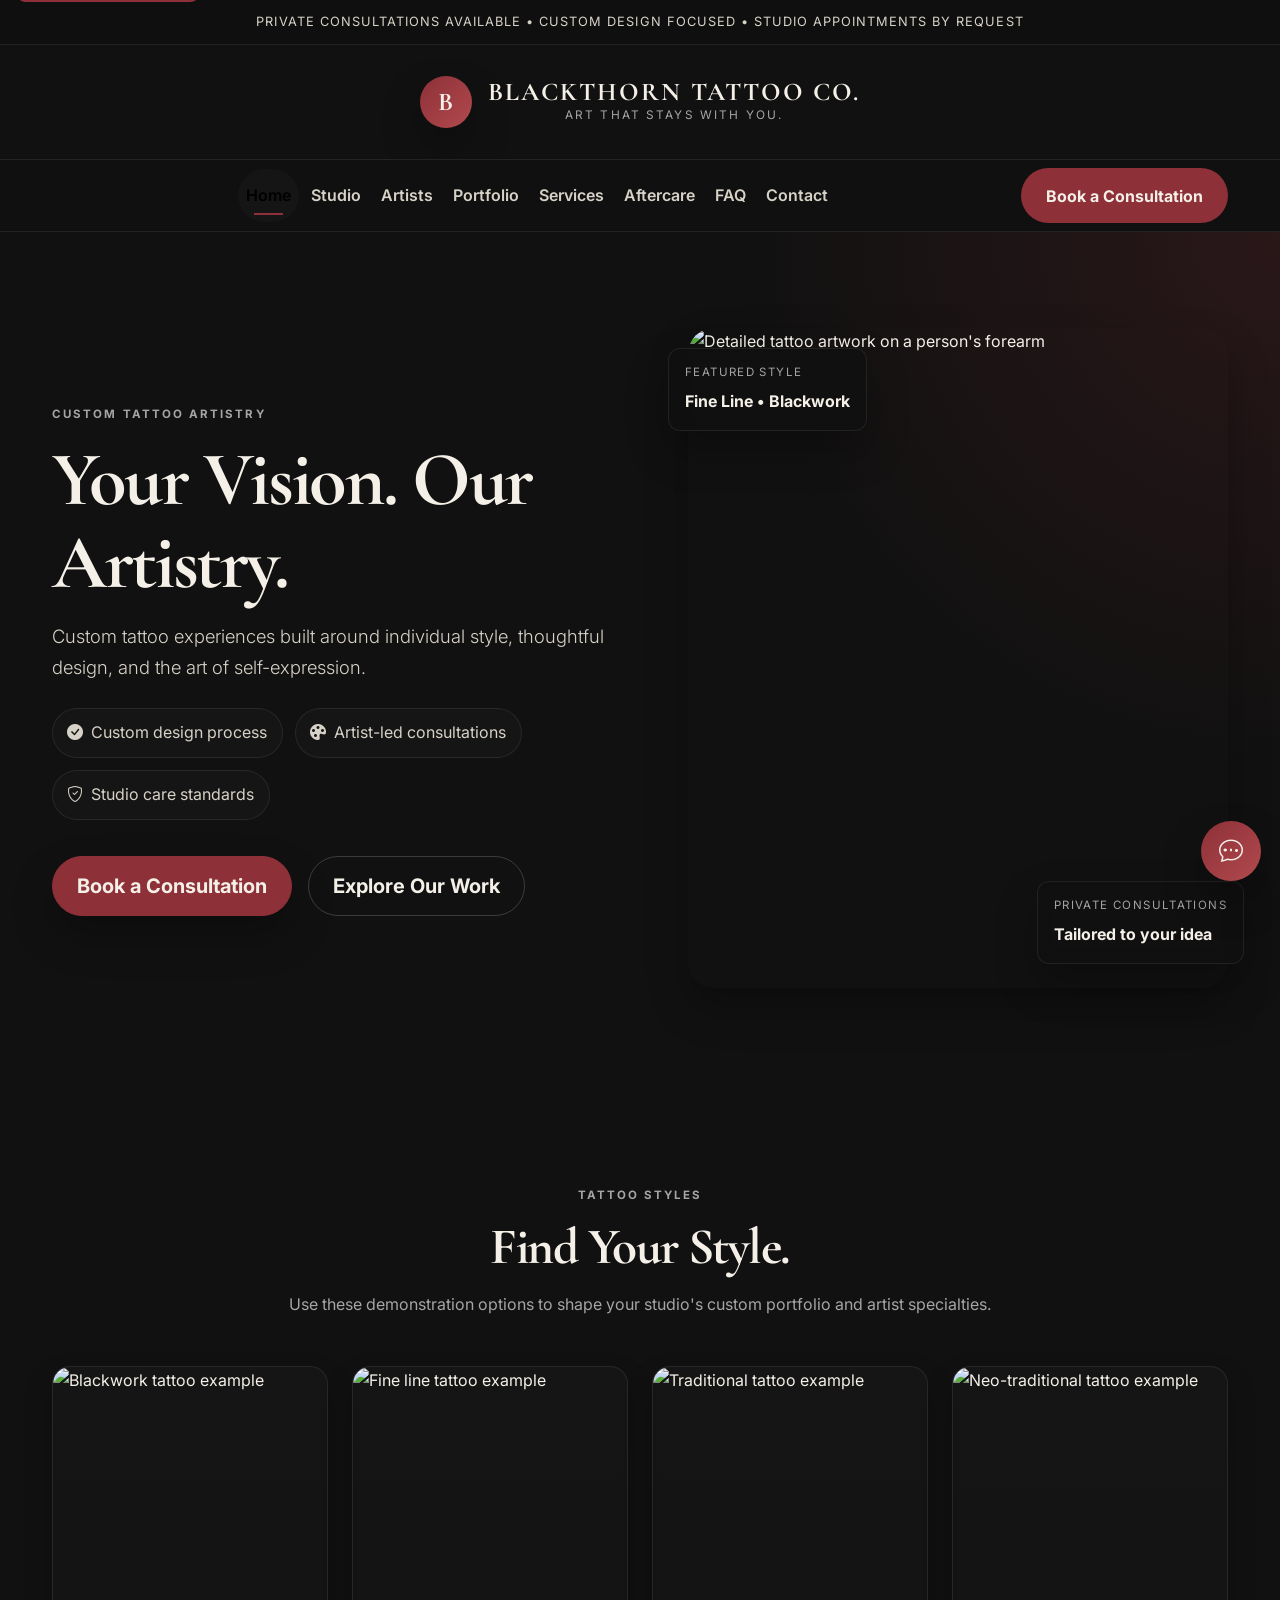
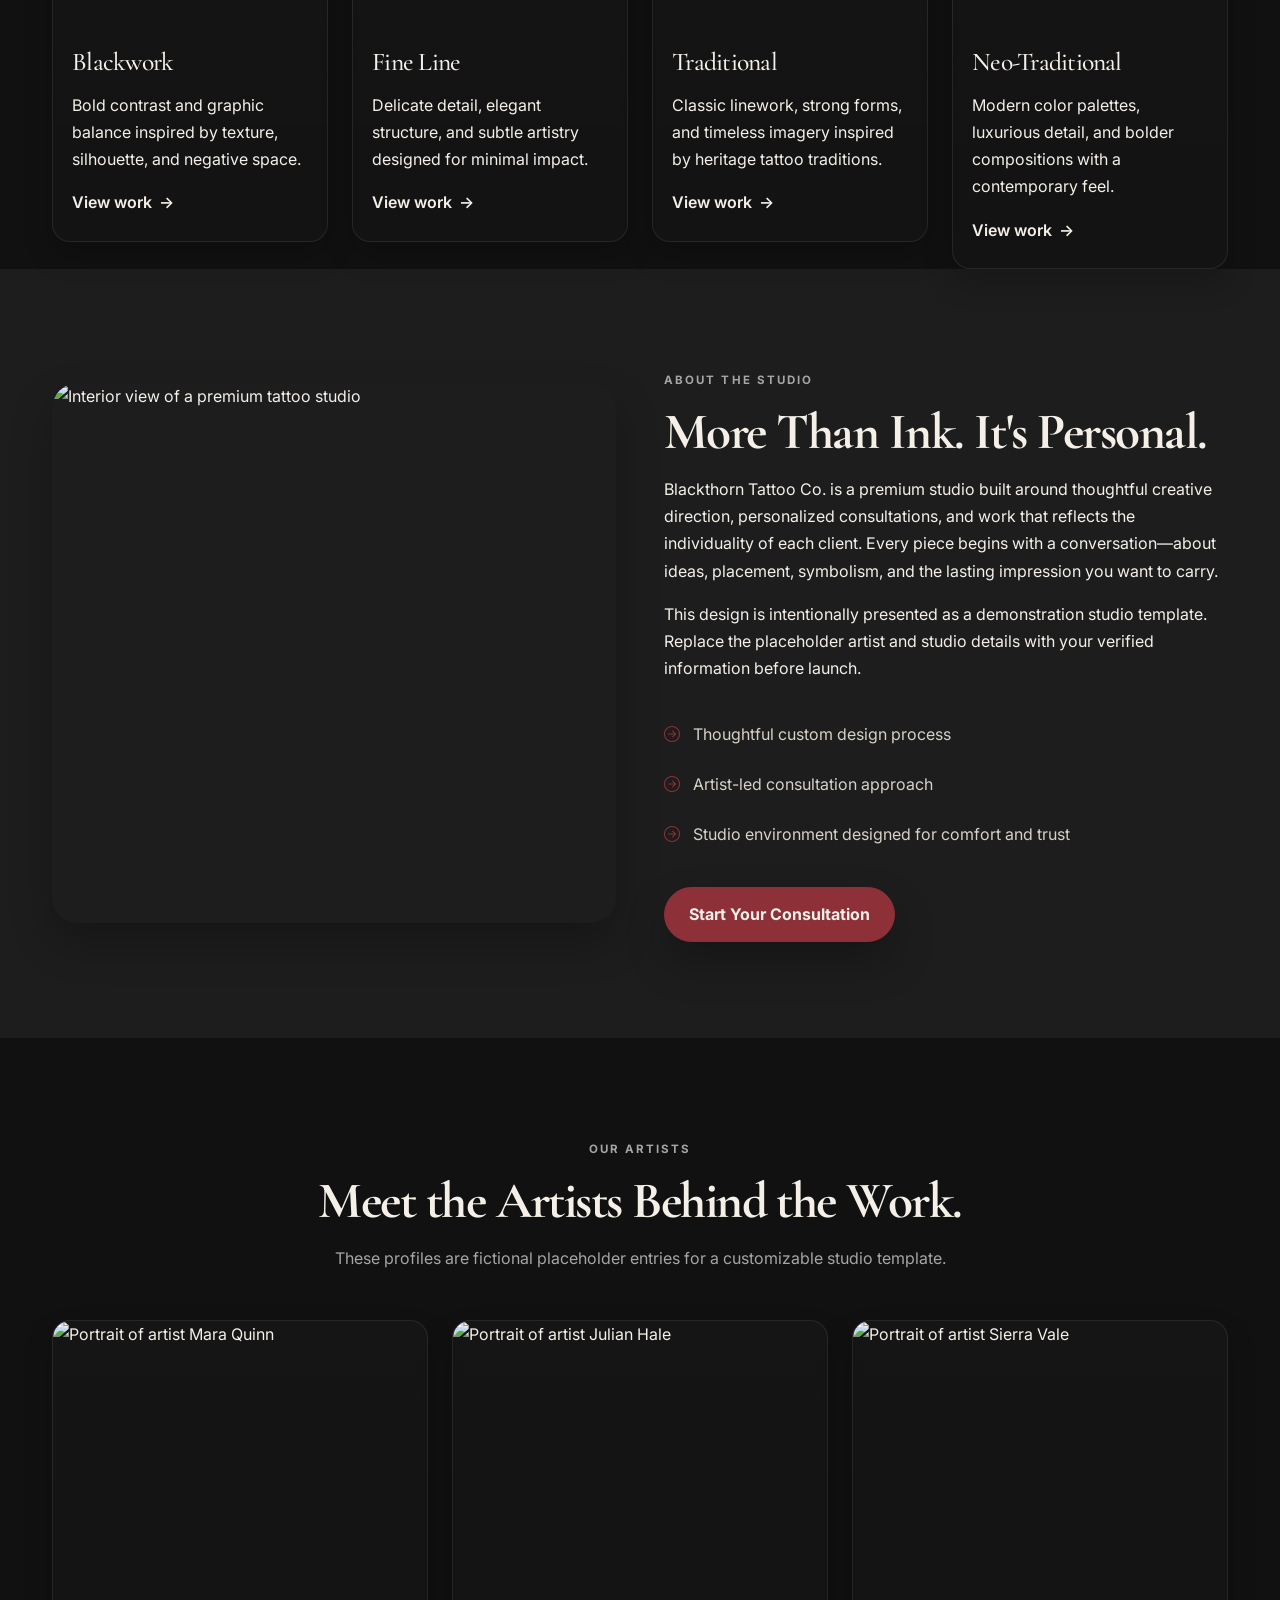
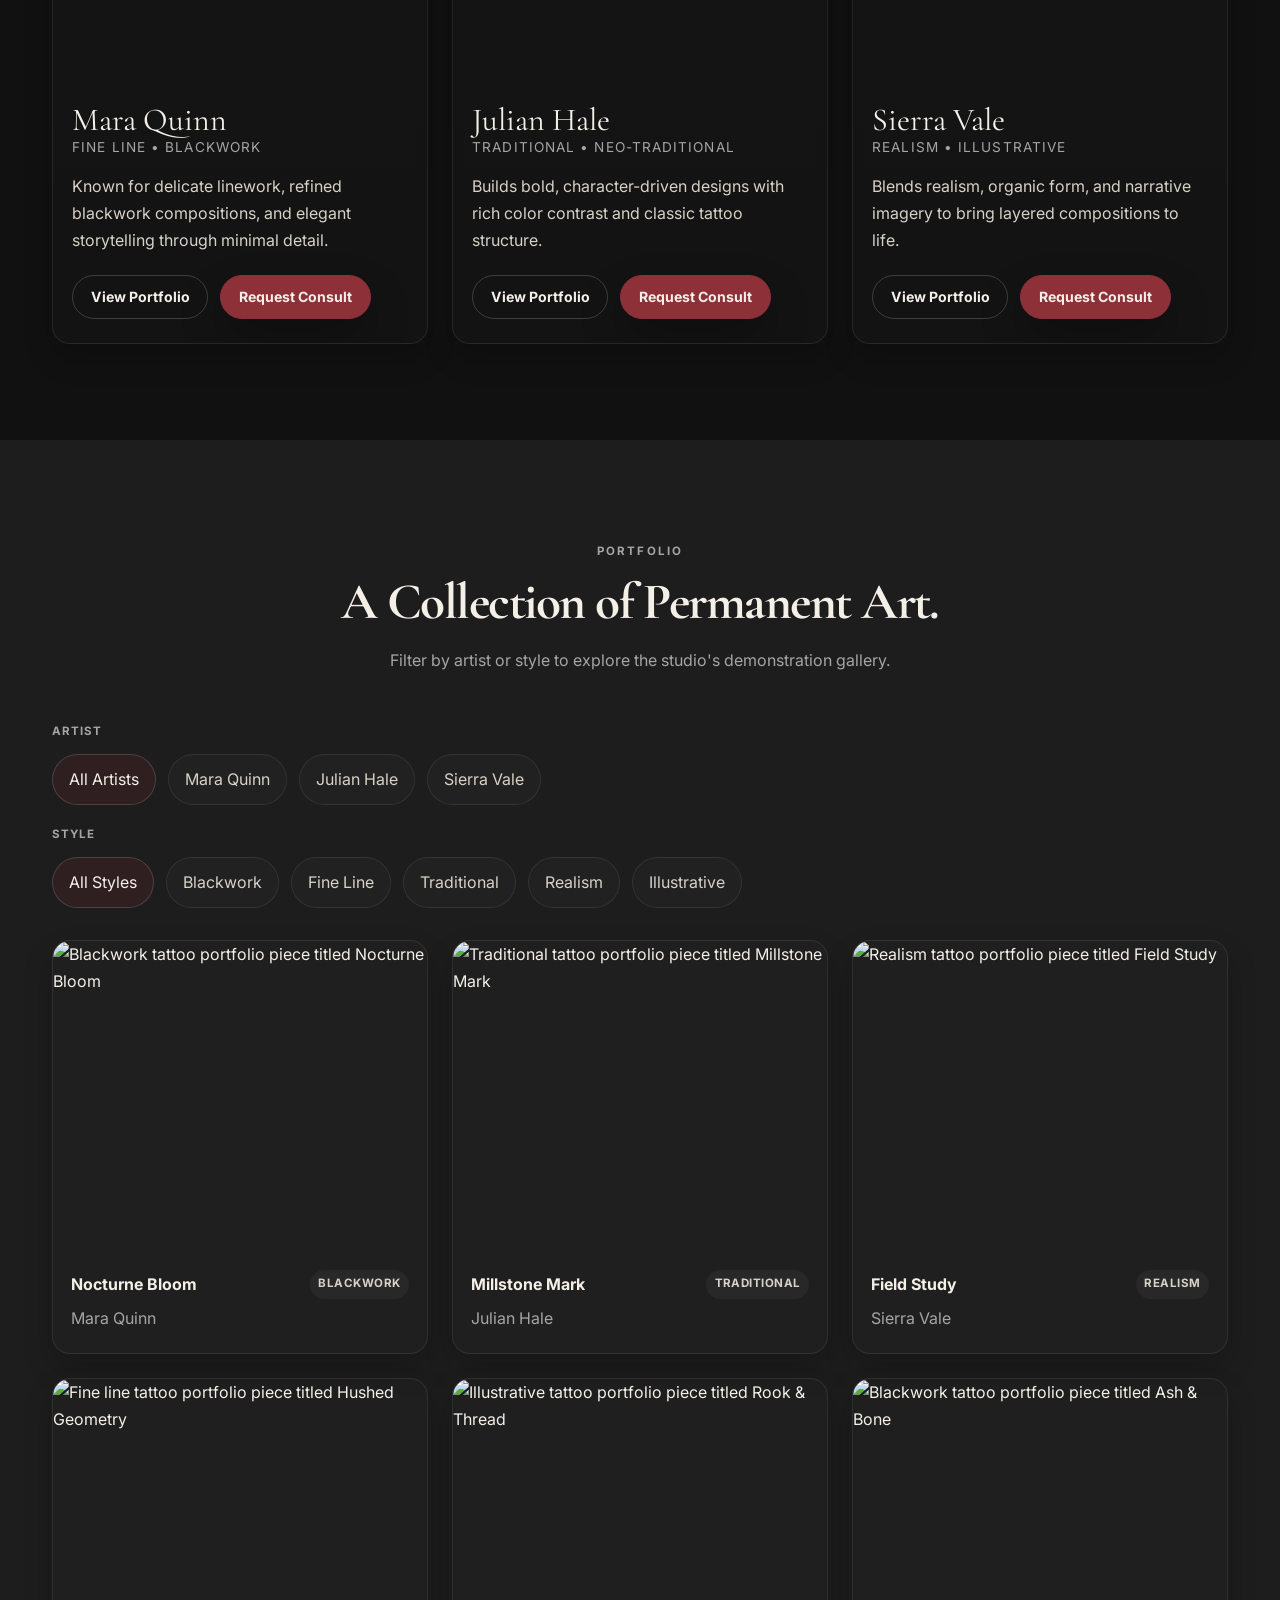
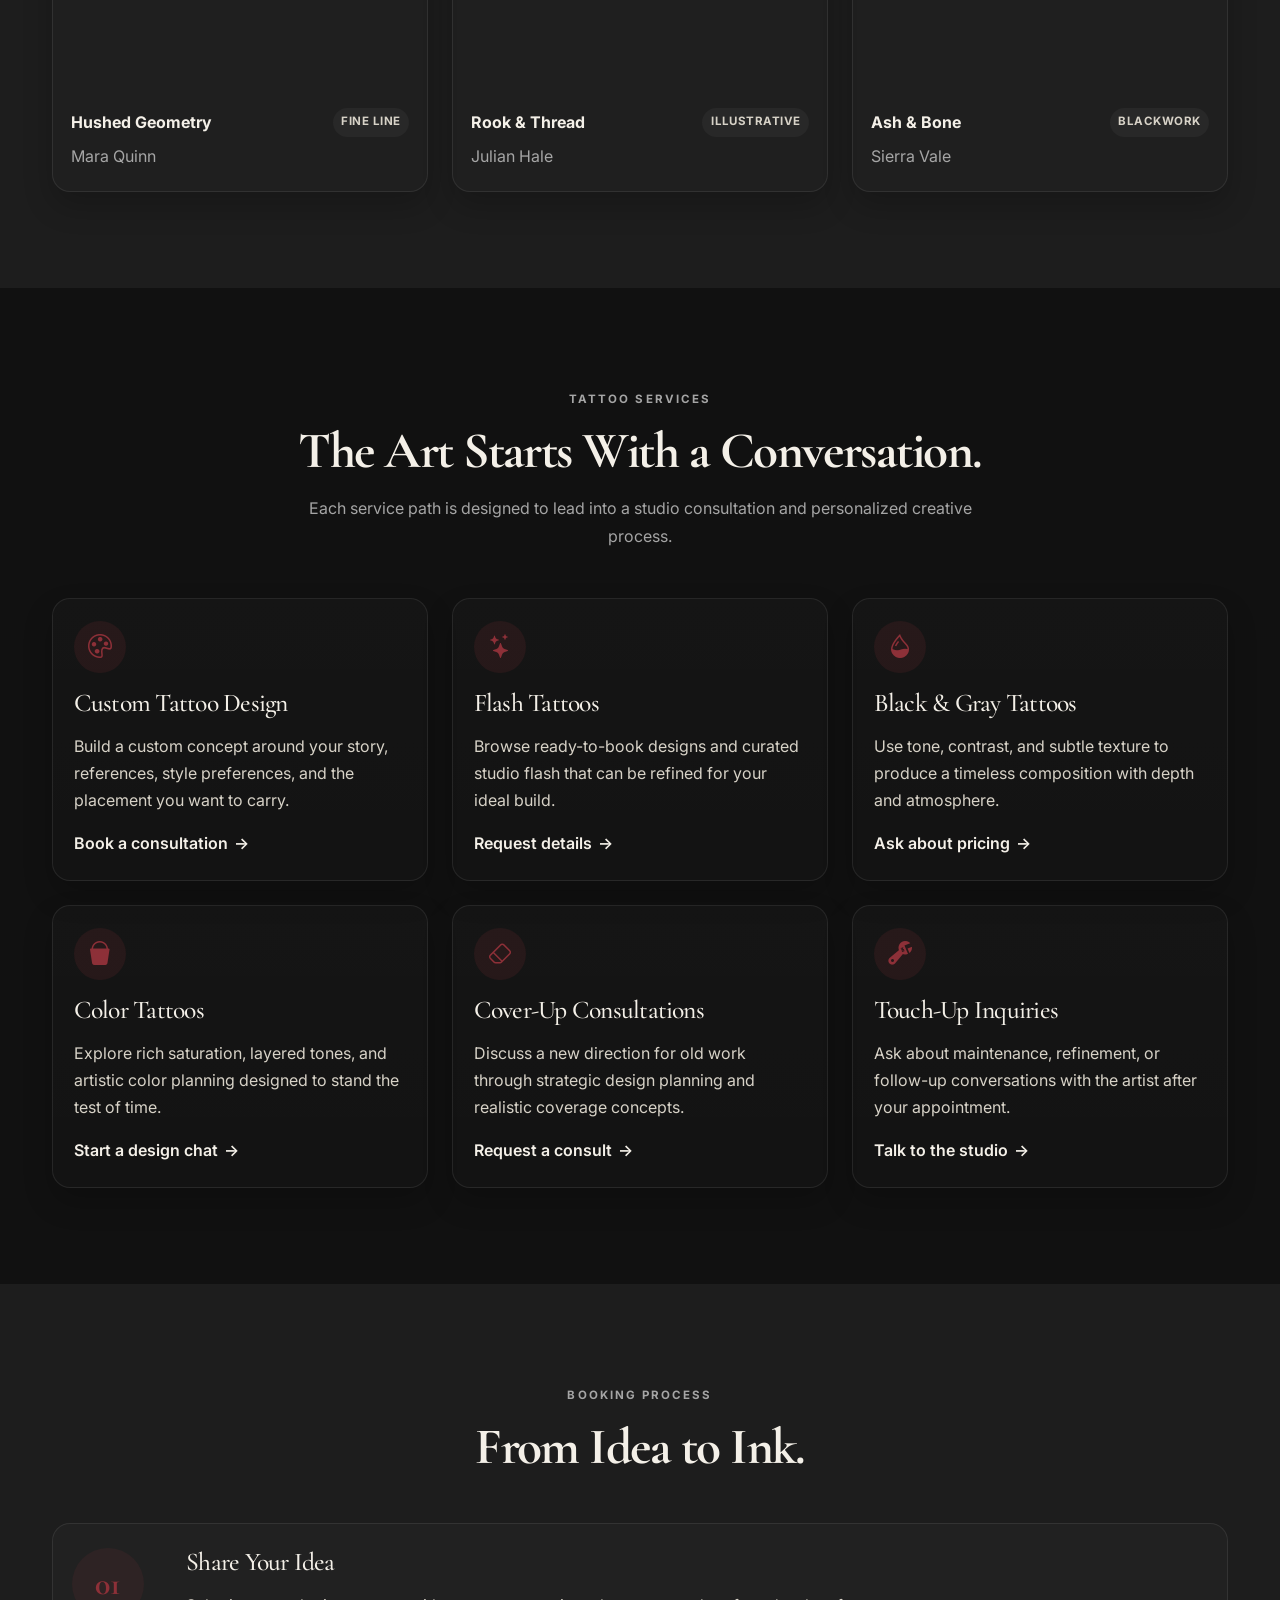
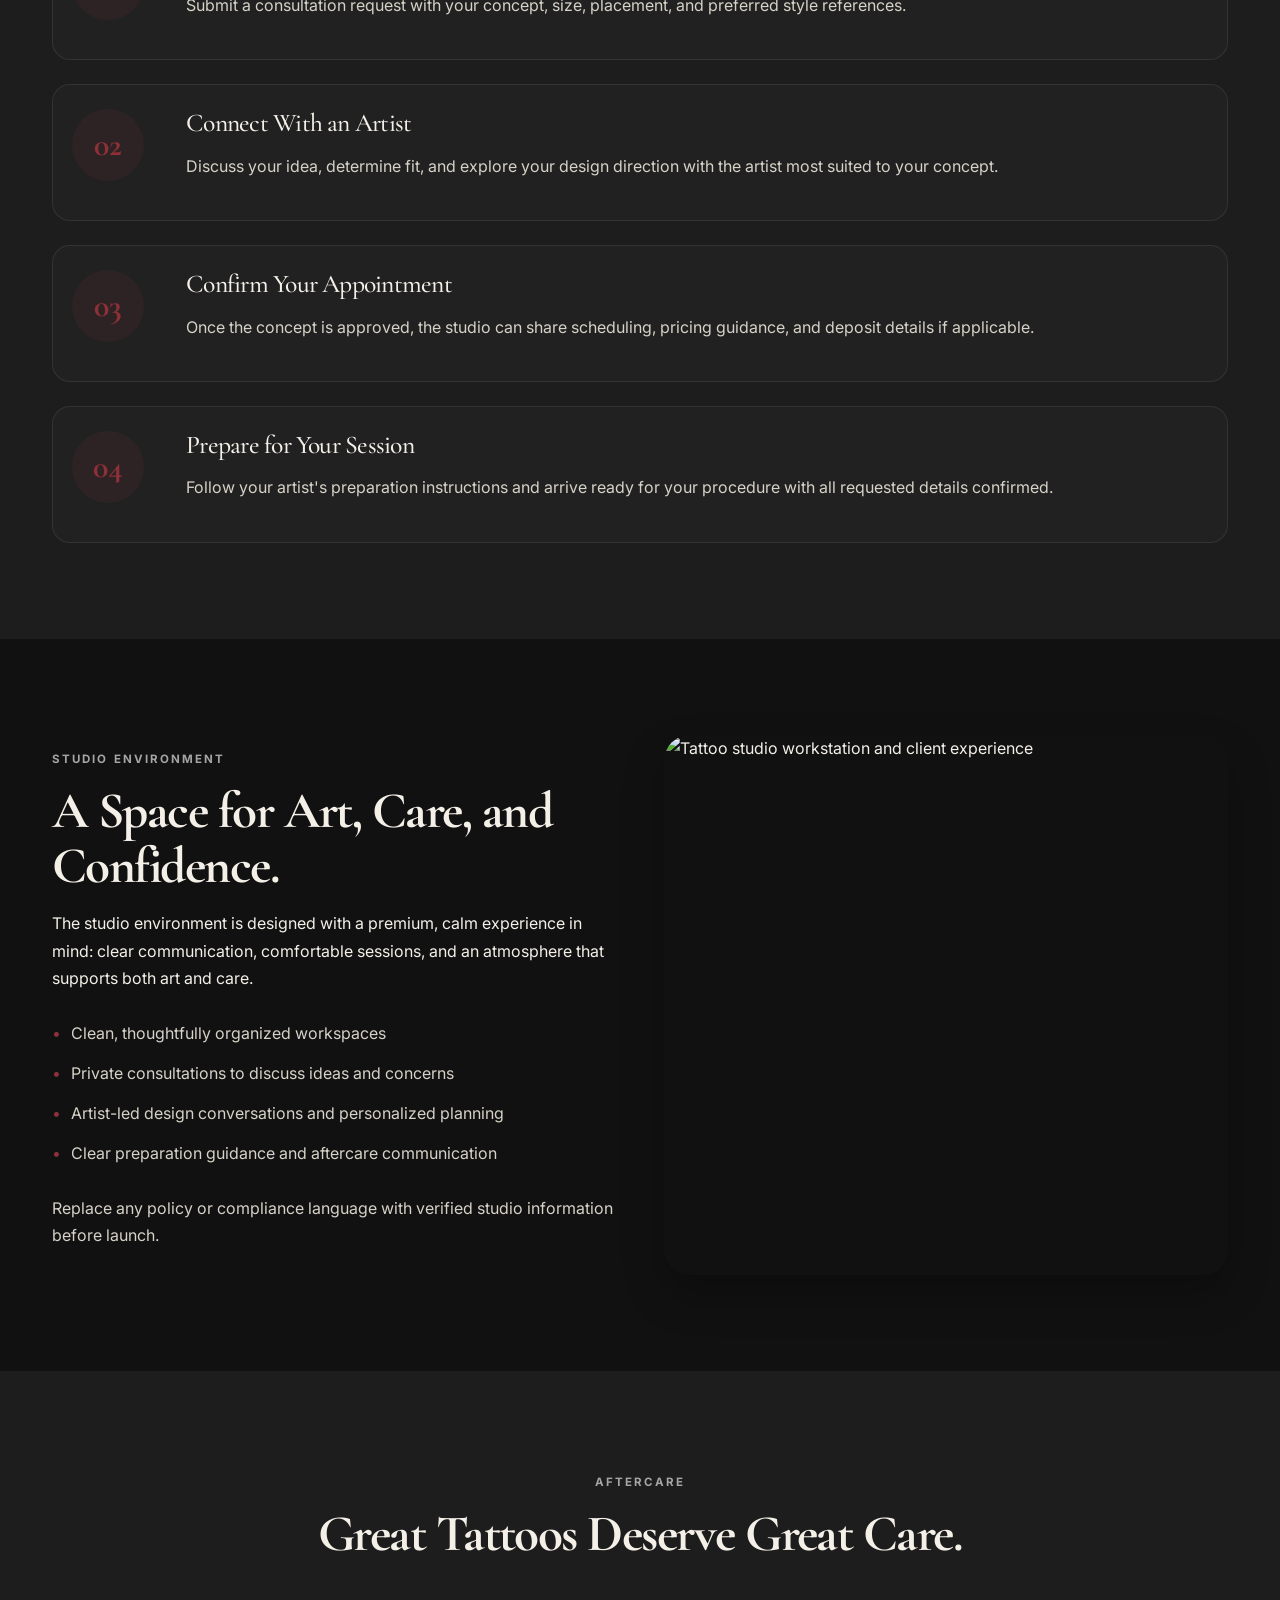
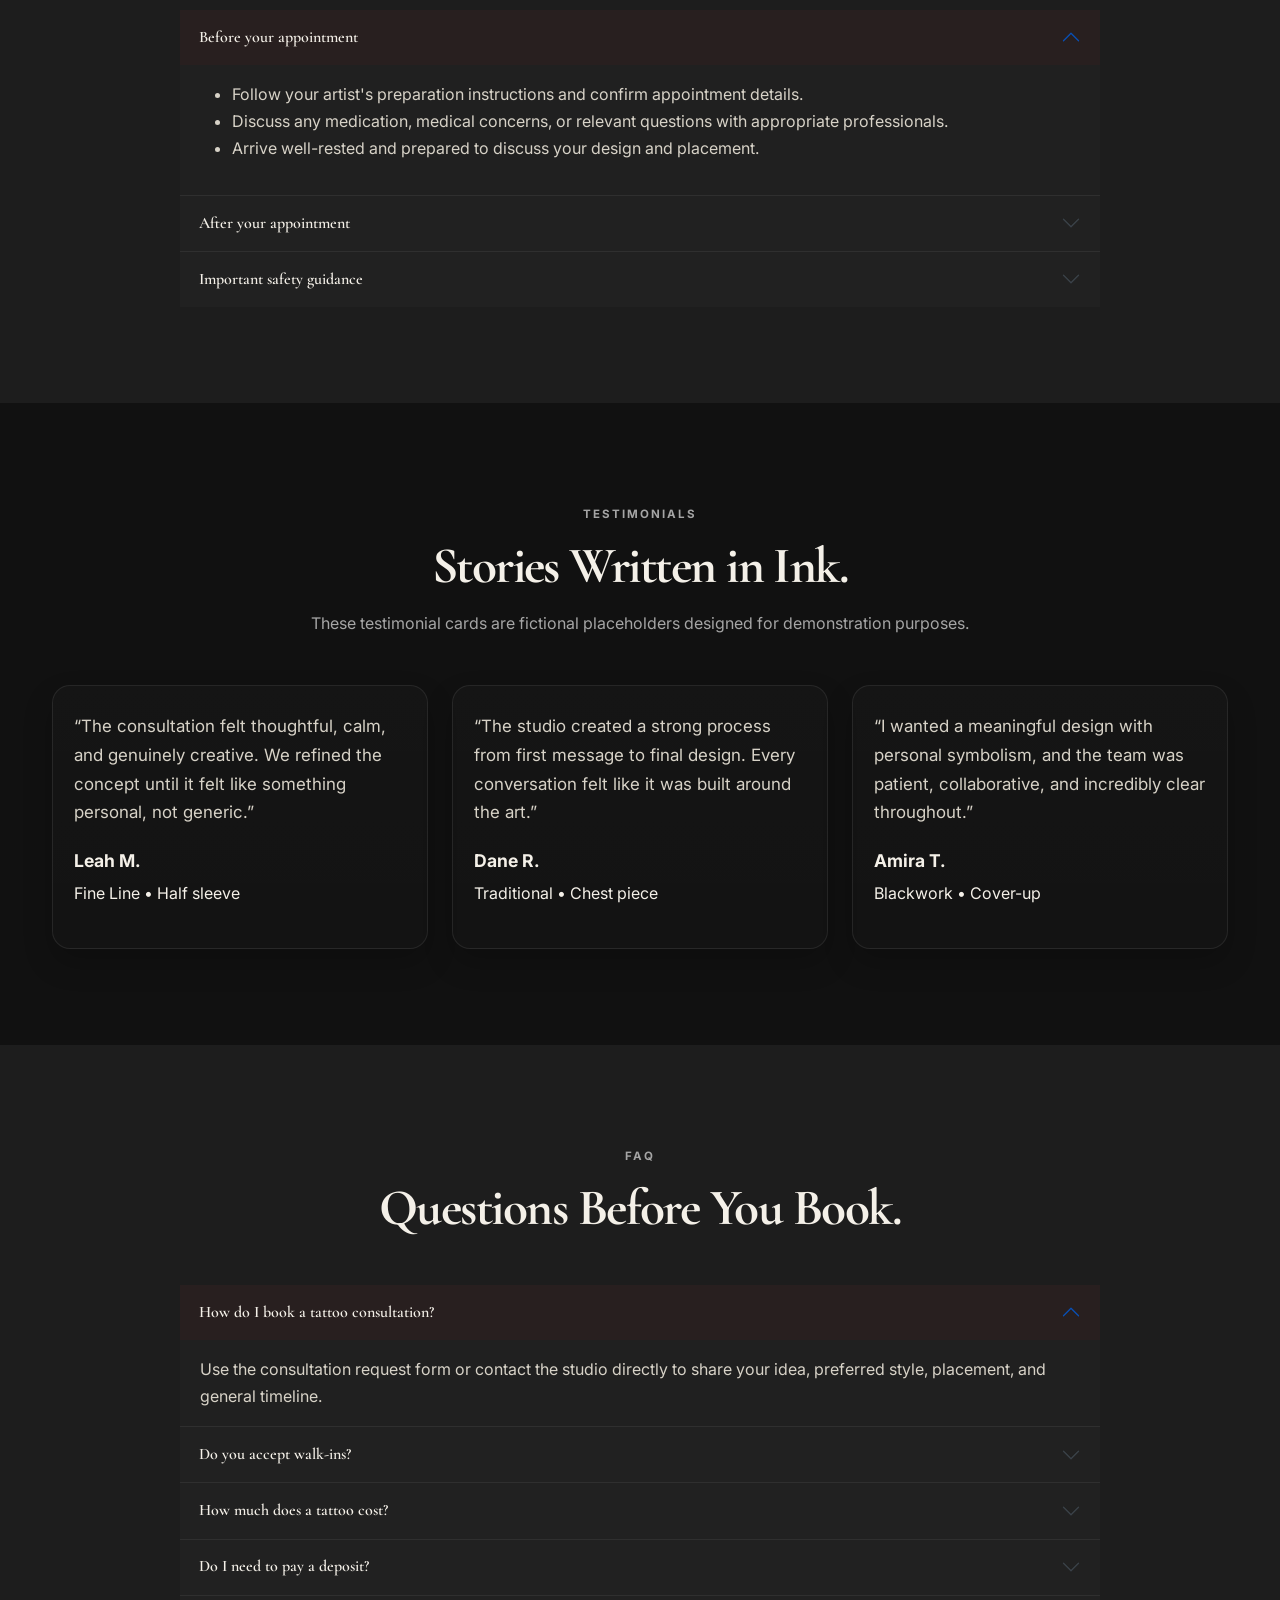
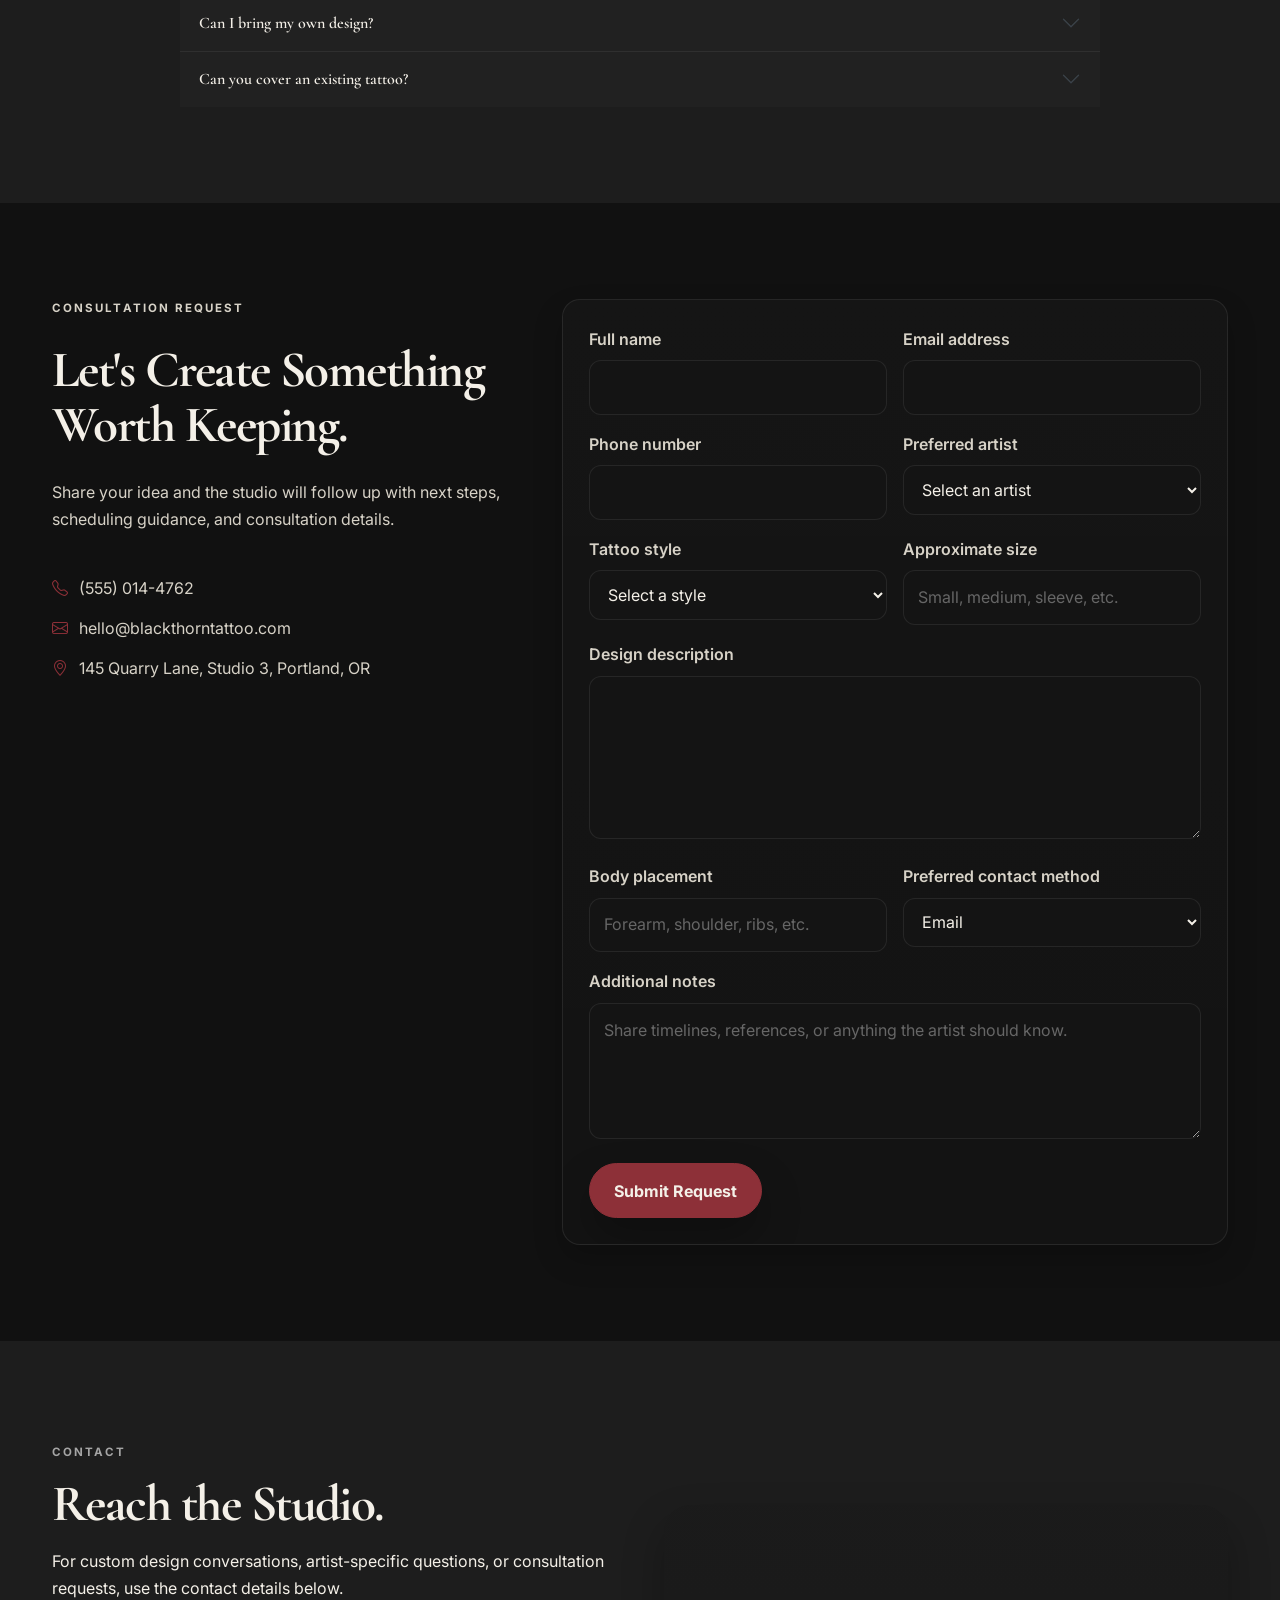
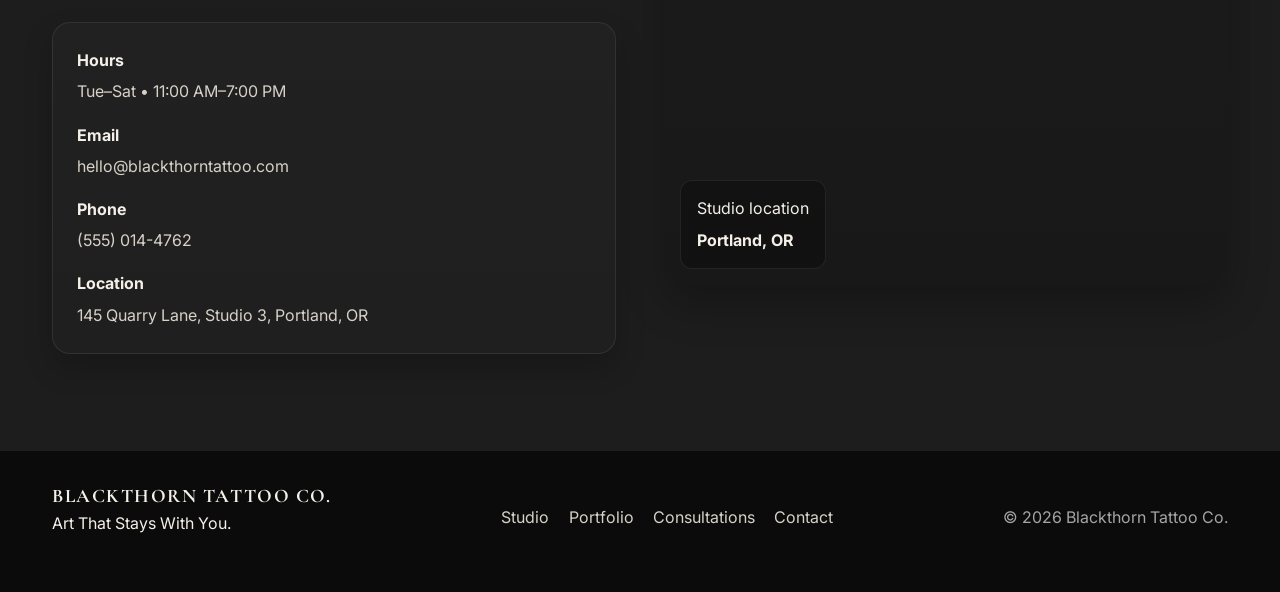
==== tattooTemplate/index.html @ 4a19fdc9 "reformat" ====
<!DOCTYPE html>
<html lang="en">
  <head>
    <meta charset="UTF-8" />
    <meta name="viewport" content="width=device-width, initial-scale=1.0" />
    <meta
      name="description"
      content="Blackthorn Tattoo Co. creates custom tattoo experiences shaped by artistry, trust, and personal expression. Explore our styles, artists, portfolio, and consultation process."
    />
    <meta name="theme-color" content="#111111" />
    <meta property="og:title" content="Blackthorn Tattoo Co. | Art That Stays With You." />
    <meta
      property="og:description"
      content="Custom tattoo experiences built around individual style, thoughtful design, and the art of self-expression."
    />
    <meta property="og:type" content="website" />
    <title>Blackthorn Tattoo Co. | Art That Stays With You.</title>
    <link rel="preconnect" href="https://fonts.googleapis.com" />
    <link rel="preconnect" href="https://fonts.gstatic.com" crossorigin />
    <link href="https://fonts.googleapis.com/css2?family=Cormorant+Garamond:wght@500;600;700&family=Inter:wght@400;500;600;700;800&display=swap" rel="stylesheet" />
    <link rel="stylesheet" href="https://cdn.jsdelivr.net/npm/bootstrap@5.3.3/dist/css/bootstrap.min.css" />
    <link rel="stylesheet" href="https://cdn.jsdelivr.net/npm/bootstrap-icons@1.11.3/font/bootstrap-icons.min.css" />
    <link rel="stylesheet" href="css/variables.css" />
    <link rel="stylesheet" href="css/styles.css" />
    <link rel="stylesheet" href="css/chatbot.css" />
  </head>
  <body>
    <a class="skip-link" href="#main-content">Skip to main content</a>

    <div class="announcement-bar">
      <div class="container text-center">
        <p class="mb-0">Private consultations available • Custom design focused • Studio appointments by request</p>
      </div>
    </div>

    <header class="site-header">
      <div class="container py-3">
        <div class="brand-wrap text-center">
          <a href="#home" class="brand-mark" aria-label="Blackthorn Tattoo Co. home">
            <span class="brand-badge">B</span>
            <div class="brand-copy">
              <span class="brand-name">BLACKTHORN TATTOO CO.</span>
              <span class="brand-tagline">Art That Stays With You.</span>
            </div>
          </a>
        </div>
      </div>
    </header>

    <nav class="navbar navbar-expand-lg sticky-top" aria-label="Main navigation">
      <div class="container">
        <a class="navbar-brand d-lg-none" href="#home">Blackthorn</a>
        <button
          class="navbar-toggler"
          type="button"
          data-bs-toggle="collapse"
          data-bs-target="#mainNav"
          aria-controls="mainNav"
          aria-expanded="false"
          aria-label="Toggle navigation"
        >
          <span class="navbar-toggler-icon"></span>
        </button>

        <div class="collapse navbar-collapse" id="mainNav">
          <ul class="navbar-nav mx-auto align-items-lg-center">
            <li class="nav-item"><a class="nav-link active" href="#home">Home</a></li>
            <li class="nav-item"><a class="nav-link" href="#about">Studio</a></li>
            <li class="nav-item"><a class="nav-link" href="#artists">Artists</a></li>
            <li class="nav-item"><a class="nav-link" href="#portfolio">Portfolio</a></li>
            <li class="nav-item"><a class="nav-link" href="#services">Services</a></li>
            <li class="nav-item"><a class="nav-link" href="#aftercare">Aftercare</a></li>
            <li class="nav-item"><a class="nav-link" href="#faq">FAQ</a></li>
            <li class="nav-item"><a class="nav-link" href="#contact">Contact</a></li>
          </ul>
          <a class="btn btn-accent" href="#booking">Book a Consultation</a>
        </div>
      </div>
    </nav>

    <main id="main-content">
      <section id="home" class="hero-section section-shell">
        <div class="container">
          <div class="row align-items-center g-5">
            <div class="col-lg-6 hero-copy reveal">
              <p class="eyebrow">Custom tattoo artistry</p>
              <h1>Your Vision. Our Artistry.</h1>
              <p class="lead">
                Custom tattoo experiences built around individual style, thoughtful design, and the art of self-expression.
              </p>
              <div class="hero-badges">
                <span class="badge-pill"><i class="bi bi-check-circle-fill"></i> Custom design process</span>
                <span class="badge-pill"><i class="bi bi-palette-fill"></i> Artist-led consultations</span>
                <span class="badge-pill"><i class="bi bi-shield-check"></i> Studio care standards</span>
              </div>
              <div class="hero-actions">
                <a href="#booking" class="btn btn-primary btn-lg">Book a Consultation</a>
                <a href="#portfolio" class="btn btn-secondary btn-lg">Explore Our Work</a>
              </div>
            </div>

            <div class="col-lg-6 hero-visual reveal">
              <div class="hero-media">
                <img
                  class="hero-main-image"
                  src="https://images.unsplash.com/photo-1517832606299-7ae9b720a186?auto=format&fit=crop&w=1200&q=80"
                  alt="Detailed tattoo artwork on a person's forearm"
                />
                <div class="floating-card card-top-left">
                  <span class="card-label">Featured Style</span>
                  <strong>Fine Line • Blackwork</strong>
                </div>
                <div class="floating-card card-bottom-right">
                  <span class="card-label">Private Consultations</span>
                  <strong>Tailored to your idea</strong>
                </div>
              </div>
            </div>
          </div>
        </div>
      </section>

      <section class="style-showcase" id="styles">
        <div class="container">
          <div class="section-heading text-center reveal">
            <p class="eyebrow">Tattoo styles</p>
            <h2>Find Your Style.</h2>
            <p>Use these demonstration options to shape your studio's custom portfolio and artist specialties.</p>
          </div>

          <div class="row g-4">
            <div class="col-md-6 col-xl-3 reveal">
              <article class="style-card">
                <img src="https://images.unsplash.com/photo-1524504388940-b1c1722653e1?auto=format&fit=crop&w=900&q=80" alt="Blackwork tattoo example" />
                <div class="style-card-body">
                  <h3>Blackwork</h3>
                  <p>Bold contrast and graphic balance inspired by texture, silhouette, and negative space.</p>
                  <a href="#portfolio" class="text-link">View work</a>
                </div>
              </article>
            </div>

            <div class="col-md-6 col-xl-3 reveal">
              <article class="style-card">
                <img src="https://images.unsplash.com/photo-1534528741775-53994a69daeb?auto=format&fit=crop&w=900&q=80" alt="Fine line tattoo example" />
                <div class="style-card-body">
                  <h3>Fine Line</h3>
                  <p>Delicate detail, elegant structure, and subtle artistry designed for minimal impact.</p>
                  <a href="#portfolio" class="text-link">View work</a>
                </div>
              </article>
            </div>

            <div class="col-md-6 col-xl-3 reveal">
              <article class="style-card">
                <img src="https://images.unsplash.com/photo-1521572267360-ee0c2909d518?auto=format&fit=crop&w=900&q=80" alt="Traditional tattoo example" />
                <div class="style-card-body">
                  <h3>Traditional</h3>
                  <p>Classic linework, strong forms, and timeless imagery inspired by heritage tattoo traditions.</p>
                  <a href="#portfolio" class="text-link">View work</a>
                </div>
              </article>
            </div>

            <div class="col-md-6 col-xl-3 reveal">
              <article class="style-card">
                <img src="https://images.unsplash.com/photo-1504593811423-6dd665756598?auto=format&fit=crop&w=900&q=80" alt="Neo-traditional tattoo example" />
                <div class="style-card-body">
                  <h3>Neo-Traditional</h3>
                  <p>Modern color palettes, luxurious detail, and bolder compositions with a contemporary feel.</p>
                  <a href="#portfolio" class="text-link">View work</a>
                </div>
              </article>
            </div>
          </div>
        </div>
      </section>

      <section id="about" class="section-shell alt-bg">
        <div class="container">
          <div class="row align-items-center g-5">
            <div class="col-lg-6 reveal">
              <img
                class="about-image"
                src="https://images.unsplash.com/photo-1521590832167-7e2b7f8d8d1e?auto=format&fit=crop&w=1200&q=80"
                alt="Interior view of a premium tattoo studio"
              />
            </div>
            <div class="col-lg-6 reveal">
              <p class="eyebrow">About the studio</p>
              <h2>More Than Ink. It's Personal.</h2>
              <p>
                Blackthorn Tattoo Co. is a premium studio built around thoughtful creative direction, personalized consultations,
                and work that reflects the individuality of each client. Every piece begins with a conversation—about ideas,
                placement, symbolism, and the lasting impression you want to carry.
              </p>
              <p>
                This design is intentionally presented as a demonstration studio template. Replace the placeholder artist and studio details
                with your verified information before launch.
              </p>
              <div class="about-points">
                <div class="point-item">
                  <i class="bi bi-arrow-right-circle"></i>
                  <span>Thoughtful custom design process</span>
                </div>
                <div class="point-item">
                  <i class="bi bi-arrow-right-circle"></i>
                  <span>Artist-led consultation approach</span>
                </div>
                <div class="point-item">
                  <i class="bi bi-arrow-right-circle"></i>
                  <span>Studio environment designed for comfort and trust</span>
                </div>
              </div>
              <a href="#booking" class="btn btn-primary">Start Your Consultation</a>
            </div>
          </div>
        </div>
      </section>

      <section id="artists" class="section-shell">
        <div class="container">
          <div class="section-heading text-center reveal">
            <p class="eyebrow">Our artists</p>
            <h2>Meet the Artists Behind the Work.</h2>
            <p>These profiles are fictional placeholder entries for a customizable studio template.</p>
          </div>

          <div class="row g-4">
            <div class="col-md-6 col-xl-4 reveal">
              <article class="artist-card">
                <img src="https://images.unsplash.com/photo-1494790108377-be9c29b29330?auto=format&fit=crop&w=900&q=80" alt="Portrait of artist Mara Quinn" />
                <div class="artist-card-body">
                  <div class="artist-meta">
                    <span class="artist-name">Mara Quinn</span>
                    <span class="artist-style">Fine Line • Blackwork</span>
                  </div>
                  <p>Known for delicate linework, refined blackwork compositions, and elegant storytelling through minimal detail.</p>
                  <div class="artist-actions">
                    <button class="btn btn-secondary btn-small" type="button" data-artist="mara" data-style="fine-line">View Portfolio</button>
                    <a href="#booking" class="btn btn-primary btn-small">Request Consult</a>
                  </div>
                </div>
              </article>
            </div>

            <div class="col-md-6 col-xl-4 reveal">
              <article class="artist-card">
                <img src="https://images.unsplash.com/photo-1500648767791-00dcc994a43e?auto=format&fit=crop&w=900&q=80" alt="Portrait of artist Julian Hale" />
                <div class="artist-card-body">
                  <div class="artist-meta">
                    <span class="artist-name">Julian Hale</span>
                    <span class="artist-style">Traditional • Neo-Traditional</span>
                  </div>
                  <p>Builds bold, character-driven designs with rich color contrast and classic tattoo structure.</p>
                  <div class="artist-actions">
                    <button class="btn btn-secondary btn-small" type="button" data-artist="julian" data-style="traditional">View Portfolio</button>
                    <a href="#booking" class="btn btn-primary btn-small">Request Consult</a>
                  </div>
                </div>
              </article>
            </div>

            <div class="col-md-6 col-xl-4 reveal">
              <article class="artist-card">
                <img src="https://images.unsplash.com/photo-1438761681033-6461ffad8d80?auto=format&fit=crop&w=900&q=80" alt="Portrait of artist Sierra Vale" />
                <div class="artist-card-body">
                  <div class="artist-meta">
                    <span class="artist-name">Sierra Vale</span>
                    <span class="artist-style">Realism • Illustrative</span>
                  </div>
                  <p>Blends realism, organic form, and narrative imagery to bring layered compositions to life.</p>
                  <div class="artist-actions">
                    <button class="btn btn-secondary btn-small" type="button" data-artist="sierra" data-style="realism">View Portfolio</button>
                    <a href="#booking" class="btn btn-primary btn-small">Request Consult</a>
                  </div>
                </div>
              </article>
            </div>
          </div>
        </div>
      </section>

      <section id="portfolio" class="section-shell alt-bg">
        <div class="container">
          <div class="section-heading text-center reveal">
            <p class="eyebrow">Portfolio</p>
            <h2>A Collection of Permanent Art.</h2>
            <p>Filter by artist or style to explore the studio's demonstration gallery.</p>
          </div>

          <div class="portfolio-controls reveal">
            <div class="filter-group">
              <label class="filter-label">Artist</label>
              <div class="filter-buttons" data-filter-group="artist">
                <button class="filter-btn active" type="button" data-artist="all">All Artists</button>
                <button class="filter-btn" type="button" data-artist="mara">Mara Quinn</button>
                <button class="filter-btn" type="button" data-artist="julian">Julian Hale</button>
                <button class="filter-btn" type="button" data-artist="sierra">Sierra Vale</button>
              </div>
            </div>

            <div class="filter-group">
              <label class="filter-label">Style</label>
              <div class="filter-buttons" data-filter-group="style">
                <button class="filter-btn active" type="button" data-style="all">All Styles</button>
                <button class="filter-btn" type="button" data-style="blackwork">Blackwork</button>
                <button class="filter-btn" type="button" data-style="fine-line">Fine Line</button>
                <button class="filter-btn" type="button" data-style="traditional">Traditional</button>
                <button class="filter-btn" type="button" data-style="realism">Realism</button>
                <button class="filter-btn" type="button" data-style="illustrative">Illustrative</button>
              </div>
            </div>
          </div>

          <div class="row g-4 portfolio-grid">
            <div class="col-md-6 col-lg-4 portfolio-item reveal" data-artist="mara" data-style="blackwork">
              <button class="portfolio-card" type="button" data-bs-toggle="modal" data-bs-target="#portfolioModal"
                data-title="Nocturne Bloom" data-artist="Mara Quinn" data-style="Blackwork" data-caption="A striking blackwork composition built around motion, contrast, and symbolic floral detail."
                data-image="https://images.unsplash.com/photo-1545239351-1141bd82e8a6?auto=format&fit=crop&w=1200&q=80">
                <img src="https://images.unsplash.com/photo-1545239351-1141bd82e8a6?auto=format&fit=crop&w=1200&q=80" alt="Blackwork tattoo portfolio piece titled Nocturne Bloom" />
                <div class="portfolio-card-body">
                  <div class="portfolio-card-header">
                    <span>Nocturne Bloom</span>
                    <span class="tag">Blackwork</span>
                  </div>
                  <p>Mara Quinn</p>
                </div>
              </button>
            </div>

            <div class="col-md-6 col-lg-4 portfolio-item reveal" data-artist="julian" data-style="traditional">
              <button class="portfolio-card" type="button" data-bs-toggle="modal" data-bs-target="#portfolioModal"
                data-title="Millstone Mark" data-artist="Julian Hale" data-style="Traditional" data-caption="A strong traditional piece focused on bold linework, heritage forms, and balanced composition."
                data-image="https://images.unsplash.com/photo-1524504388940-b1c1722653e1?auto=format&fit=crop&w=1200&q=80">
                <img src="https://images.unsplash.com/photo-1524504388940-b1c1722653e1?auto=format&fit=crop&w=1200&q=80" alt="Traditional tattoo portfolio piece titled Millstone Mark" />
                <div class="portfolio-card-body">
                  <div class="portfolio-card-header">
                    <span>Millstone Mark</span>
                    <span class="tag">Traditional</span>
                  </div>
                  <p>Julian Hale</p>
                </div>
              </button>
            </div>

            <div class="col-md-6 col-lg-4 portfolio-item reveal" data-artist="sierra" data-style="realism">
              <button class="portfolio-card" type="button" data-bs-toggle="modal" data-bs-target="#portfolioModal"
                data-title="Field Study" data-artist="Sierra Vale" data-style="Realism" data-caption="Fine realism with organic details, natural shading, and nuanced texture inspired by field references."
                data-image="https://images.unsplash.com/photo-1517849845537-4d257902454a?auto=format&fit=crop&w=1200&q=80">
                <img src="https://images.unsplash.com/photo-1517849845537-4d257902454a?auto=format&fit=crop&w=1200&q=80" alt="Realism tattoo portfolio piece titled Field Study" />
                <div class="portfolio-card-body">
                  <div class="portfolio-card-header">
                    <span>Field Study</span>
                    <span class="tag">Realism</span>
                  </div>
                  <p>Sierra Vale</p>
                </div>
              </button>
            </div>

            <div class="col-md-6 col-lg-4 portfolio-item reveal" data-artist="mara" data-style="fine-line">
              <button class="portfolio-card" type="button" data-bs-toggle="modal" data-bs-target="#portfolioModal"
                data-title="Hushed Geometry" data-artist="Mara Quinn" data-style="Fine Line" data-caption="Fine-line work emphasizing softness, line continuity, and careful minimal detail."
                data-image="https://images.unsplash.com/photo-1515886657613-9f3515b0c78f?auto=format&fit=crop&w=1200&q=80">
                <img src="https://images.unsplash.com/photo-1515886657613-9f3515b0c78f?auto=format&fit=crop&w=1200&q=80" alt="Fine line tattoo portfolio piece titled Hushed Geometry" />
                <div class="portfolio-card-body">
                  <div class="portfolio-card-header">
                    <span>Hushed Geometry</span>
                    <span class="tag">Fine Line</span>
                  </div>
                  <p>Mara Quinn</p>
                </div>
              </button>
            </div>

            <div class="col-md-6 col-lg-4 portfolio-item reveal" data-artist="julian" data-style="illustrative">
              <button class="portfolio-card" type="button" data-bs-toggle="modal" data-bs-target="#portfolioModal"
                data-title="Rook & Thread" data-artist="Julian Hale" data-style="Illustrative" data-caption="Illustrative storytelling with strong silhouettes, contrast, and layered references."
                data-image="https://images.unsplash.com/photo-1521572267360-ee0c2909d518?auto=format&fit=crop&w=1200&q=80">
                <img src="https://images.unsplash.com/photo-1521572267360-ee0c2909d518?auto=format&fit=crop&w=1200&q=80" alt="Illustrative tattoo portfolio piece titled Rook & Thread" />
                <div class="portfolio-card-body">
                  <div class="portfolio-card-header">
                    <span>Rook & Thread</span>
                    <span class="tag">Illustrative</span>
                  </div>
                  <p>Julian Hale</p>
                </div>
              </button>
            </div>

            <div class="col-md-6 col-lg-4 portfolio-item reveal" data-artist="sierra" data-style="blackwork">
              <button class="portfolio-card" type="button" data-bs-toggle="modal" data-bs-target="#portfolioModal"
                data-title="Ash & Bone" data-artist="Sierra Vale" data-style="Blackwork" data-caption="A layered blackwork design that builds a sense of movement through structure and shadow."
                data-image="https://images.unsplash.com/photo-1504593811423-6dd665756598?auto=format&fit=crop&w=1200&q=80">
                <img src="https://images.unsplash.com/photo-1504593811423-6dd665756598?auto=format&fit=crop&w=1200&q=80" alt="Blackwork tattoo portfolio piece titled Ash & Bone" />
                <div class="portfolio-card-body">
                  <div class="portfolio-card-header">
                    <span>Ash & Bone</span>
                    <span class="tag">Blackwork</span>
                  </div>
                  <p>Sierra Vale</p>
                </div>
              </button>
            </div>
          </div>
        </div>
      </section>

      <section id="services" class="section-shell">
        <div class="container">
          <div class="section-heading text-center reveal">
            <p class="eyebrow">Tattoo services</p>
            <h2>The Art Starts With a Conversation.</h2>
            <p>Each service path is designed to lead into a studio consultation and personalized creative process.</p>
          </div>

          <div class="row g-4">
            <div class="col-md-6 col-lg-4 reveal">
              <article class="service-card">
                <span class="service-icon"><i class="bi bi-palette"></i></span>
                <h3>Custom Tattoo Design</h3>
                <p>Build a custom concept around your story, references, style preferences, and the placement you want to carry.</p>
                <a href="#booking" class="text-link">Book a consultation</a>
              </article>
            </div>
            <div class="col-md-6 col-lg-4 reveal">
              <article class="service-card">
                <span class="service-icon"><i class="bi bi-stars"></i></span>
                <h3>Flash Tattoos</h3>
                <p>Browse ready-to-book designs and curated studio flash that can be refined for your ideal build.</p>
                <a href="#booking" class="text-link">Request details</a>
              </article>
            </div>
            <div class="col-md-6 col-lg-4 reveal">
              <article class="service-card">
                <span class="service-icon"><i class="bi bi-droplet-half"></i></span>
                <h3>Black &amp; Gray Tattoos</h3>
                <p>Use tone, contrast, and subtle texture to produce a timeless composition with depth and atmosphere.</p>
                <a href="#booking" class="text-link">Ask about pricing</a>
              </article>
            </div>
            <div class="col-md-6 col-lg-4 reveal">
              <article class="service-card">
                <span class="service-icon"><i class="bi bi-bucket-fill"></i></span>
                <h3>Color Tattoos</h3>
                <p>Explore rich saturation, layered tones, and artistic color planning designed to stand the test of time.</p>
                <a href="#booking" class="text-link">Start a design chat</a>
              </article>
            </div>
            <div class="col-md-6 col-lg-4 reveal">
              <article class="service-card">
                <span class="service-icon"><i class="bi bi-eraser"></i></span>
                <h3>Cover-Up Consultations</h3>
                <p>Discuss a new direction for old work through strategic design planning and realistic coverage concepts.</p>
                <a href="#booking" class="text-link">Request a consult</a>
              </article>
            </div>
            <div class="col-md-6 col-lg-4 reveal">
              <article class="service-card">
                <span class="service-icon"><i class="bi bi-wrench-adjustable"></i></span>
                <h3>Touch-Up Inquiries</h3>
                <p>Ask about maintenance, refinement, or follow-up conversations with the artist after your appointment.</p>
                <a href="#booking" class="text-link">Talk to the studio</a>
              </article>
            </div>
          </div>
        </div>
      </section>

      <section id="process" class="section-shell alt-bg">
        <div class="container">
          <div class="section-heading text-center reveal">
            <p class="eyebrow">Booking process</p>
            <h2>From Idea to Ink.</h2>
          </div>

          <div class="timeline">
            <div class="timeline-item reveal">
              <span class="timeline-number">01</span>
              <div>
                <h3>Share Your Idea</h3>
                <p>Submit a consultation request with your concept, size, placement, and preferred style references.</p>
              </div>
            </div>
            <div class="timeline-item reveal">
              <span class="timeline-number">02</span>
              <div>
                <h3>Connect With an Artist</h3>
                <p>Discuss your idea, determine fit, and explore your design direction with the artist most suited to your concept.</p>
              </div>
            </div>
            <div class="timeline-item reveal">
              <span class="timeline-number">03</span>
              <div>
                <h3>Confirm Your Appointment</h3>
                <p>Once the concept is approved, the studio can share scheduling, pricing guidance, and deposit details if applicable.</p>
              </div>
            </div>
            <div class="timeline-item reveal">
              <span class="timeline-number">04</span>
              <div>
                <h3>Prepare for Your Session</h3>
                <p>Follow your artist's preparation instructions and arrive ready for your procedure with all requested details confirmed.</p>
              </div>
            </div>
          </div>
        </div>
      </section>

      <section id="studio" class="section-shell">
        <div class="container">
          <div class="row align-items-center g-5">
            <div class="col-lg-6 reveal">
              <p class="eyebrow">Studio environment</p>
              <h2>A Space for Art, Care, and Confidence.</h2>
              <p>
                The studio environment is designed with a premium, calm experience in mind: clear communication, comfortable sessions,
                and an atmosphere that supports both art and care.
              </p>
              <ul class="studio-list">
                <li>Clean, thoughtfully organized workspaces</li>
                <li>Private consultations to discuss ideas and concerns</li>
                <li>Artist-led design conversations and personalized planning</li>
                <li>Clear preparation guidance and aftercare communication</li>
              </ul>
              <p class="muted-copy">Replace any policy or compliance language with verified studio information before launch.</p>
            </div>
            <div class="col-lg-6 reveal">
              <img
                class="studio-image"
                src="https://images.unsplash.com/photo-1524504388940-b1c1722653e1?auto=format&fit=crop&w=1200&q=80"
                alt="Tattoo studio workstation and client experience"
              />
            </div>
          </div>
        </div>
      </section>

      <section id="aftercare" class="section-shell alt-bg">
        <div class="container">
          <div class="section-heading text-center reveal">
            <p class="eyebrow">Aftercare</p>
            <h2>Great Tattoos Deserve Great Care.</h2>
          </div>

          <div class="accordion accordion-flush aftercare-accordion reveal" id="aftercareAccordion">
            <div class="accordion-item">
              <h3 class="accordion-header">
                <button class="accordion-button" type="button" data-bs-toggle="collapse" data-bs-target="#aftercare-before" aria-expanded="true">
                  Before your appointment
                </button>
              </h3>
              <div id="aftercare-before" class="accordion-collapse collapse show" data-bs-parent="#aftercareAccordion">
                <div class="accordion-body">
                  <ul>
                    <li>Follow your artist's preparation instructions and confirm appointment details.</li>
                    <li>Discuss any medication, medical concerns, or relevant questions with appropriate professionals.</li>
                    <li>Arrive well-rested and prepared to discuss your design and placement.</li>
                  </ul>
                </div>
              </div>
            </div>
            <div class="accordion-item">
              <h3 class="accordion-header">
                <button class="accordion-button collapsed" type="button" data-bs-toggle="collapse" data-bs-target="#aftercare-during" aria-expanded="false">
                  After your appointment
                </button>
              </h3>
              <div id="aftercare-during" class="accordion-collapse collapse" data-bs-parent="#aftercareAccordion">
                <div class="accordion-body">
                  <ul>
                    <li>Follow the artist-provided written aftercare guidance for your specific tattoo.</li>
                    <li>Keep the tattoo clean according to professional instructions and avoid unnecessary irritation.</li>
                    <li>Watch for any unexpected changes and seek appropriate medical evaluation if needed.</li>
                  </ul>
                </div>
              </div>
            </div>
            <div class="accordion-item">
              <h3 class="accordion-header">
                <button class="accordion-button collapsed" type="button" data-bs-toggle="collapse" data-bs-target="#aftercare-safety" aria-expanded="false">
                  Important safety guidance
                </button>
              </h3>
              <div id="aftercare-safety" class="accordion-collapse collapse" data-bs-parent="#aftercareAccordion">
                <div class="accordion-body">
                  <p>The artist's official aftercare instructions and relevant medical guidance take precedence over general advice. If a tattoo shows signs of infection or other concerning symptoms, consult a qualified medical professional.</p>
                </div>
              </div>
            </div>
          </div>
        </div>
      </section>

      <section id="reviews" class="section-shell">
        <div class="container">
          <div class="section-heading text-center reveal">
            <p class="eyebrow">Testimonials</p>
            <h2>Stories Written in Ink.</h2>
            <p>These testimonial cards are fictional placeholders designed for demonstration purposes.</p>
          </div>

          <div class="row g-4">
            <div class="col-lg-4 reveal">
              <blockquote class="testimonial-card">
                <p>“The consultation felt thoughtful, calm, and genuinely creative. We refined the concept until it felt like something personal, not generic.”</p>
                <footer>
                  <strong>Leah M.</strong>
                  <span>Fine Line • Half sleeve</span>
                </footer>
              </blockquote>
            </div>
            <div class="col-lg-4 reveal">
              <blockquote class="testimonial-card">
                <p>“The studio created a strong process from first message to final design. Every conversation felt like it was built around the art.”</p>
                <footer>
                  <strong>Dane R.</strong>
                  <span>Traditional • Chest piece</span>
                </footer>
              </blockquote>
            </div>
            <div class="col-lg-4 reveal">
              <blockquote class="testimonial-card">
                <p>“I wanted a meaningful design with personal symbolism, and the team was patient, collaborative, and incredibly clear throughout.”</p>
                <footer>
                  <strong>Amira T.</strong>
                  <span>Blackwork • Cover-up</span>
                </footer>
              </blockquote>
            </div>
          </div>
        </div>
      </section>

      <section id="faq" class="section-shell alt-bg">
        <div class="container">
          <div class="section-heading text-center reveal">
            <p class="eyebrow">FAQ</p>
            <h2>Questions Before You Book.</h2>
          </div>

          <div class="accordion accordion-flush faq-accordion reveal" id="faqAccordion">
            <div class="accordion-item">
              <h3 class="accordion-header">
                <button class="accordion-button" type="button" data-bs-toggle="collapse" data-bs-target="#faq-1" aria-expanded="true">How do I book a tattoo consultation?</button>
              </h3>
              <div id="faq-1" class="accordion-collapse collapse show" data-bs-parent="#faqAccordion">
                <div class="accordion-body">Use the consultation request form or contact the studio directly to share your idea, preferred style, placement, and general timeline.</div>
              </div>
            </div>
            <div class="accordion-item">
              <h3 class="accordion-header">
                <button class="accordion-button collapsed" type="button" data-bs-toggle="collapse" data-bs-target="#faq-2" aria-expanded="false">Do you accept walk-ins?</button>
              </h3>
              <div id="faq-2" class="accordion-collapse collapse" data-bs-parent="#faqAccordion">
                <div class="accordion-body">Walk-ins vary by studio schedule and artist availability. A consultation request is the best way to confirm current openings.</div>
              </div>
            </div>
            <div class="accordion-item">
              <h3 class="accordion-header">
                <button class="accordion-button collapsed" type="button" data-bs-toggle="collapse" data-bs-target="#faq-3" aria-expanded="false">How much does a tattoo cost?</button>
              </h3>
              <div id="faq-3" class="accordion-collapse collapse" data-bs-parent="#faqAccordion">
                <div class="accordion-body">Price depends on the design, size, placement, detail level, and artist availability. The studio can provide guidance during a consultation.</div>
              </div>
            </div>
            <div class="accordion-item">
              <h3 class="accordion-header">
                <button class="accordion-button collapsed" type="button" data-bs-toggle="collapse" data-bs-target="#faq-4" aria-expanded="false">Do I need to pay a deposit?</button>
              </h3>
              <div id="faq-4" class="accordion-collapse collapse" data-bs-parent="#faqAccordion">
                <div class="accordion-body">Deposit requirements vary by artist and project. Confirm exact policies with the studio before booking.</div>
              </div>
            </div>
            <div class="accordion-item">
              <h3 class="accordion-header">
                <button class="accordion-button collapsed" type="button" data-bs-toggle="collapse" data-bs-target="#faq-5" aria-expanded="false">Can I bring my own design?</button>
              </h3>
              <div id="faq-5" class="accordion-collapse collapse" data-bs-parent="#faqAccordion">
                <div class="accordion-body">Yes, depending on the concept and artist fit. The studio can review references and discuss how the design may be adapted for tattooing.</div>
              </div>
            </div>
            <div class="accordion-item">
              <h3 class="accordion-header">
                <button class="accordion-button collapsed" type="button" data-bs-toggle="collapse" data-bs-target="#faq-6" aria-expanded="false">Can you cover an existing tattoo?</button>
              </h3>
              <div id="faq-6" class="accordion-collapse collapse" data-bs-parent="#faqAccordion">
                <div class="accordion-body">Many cover-ups are possible depending on the original tattoo, its age, and the design direction. A consultation helps determine what's realistic.</div>
              </div>
            </div>
          </div>
        </div>
      </section>

      <section id="booking" class="section-shell">
        <div class="container">
          <div class="row g-5">
            <div class="col-lg-5 reveal">
              <div class="booking-copy">
                <p class="eyebrow">Consultation request</p>
                <h2>Let's Create Something Worth Keeping.</h2>
                <p>Share your idea and the studio will follow up with next steps, scheduling guidance, and consultation details.</p>
                <div class="contact-list">
                  <div><i class="bi bi-telephone"></i> <span>(555) 014-4762</span></div>
                  <div><i class="bi bi-envelope"></i> <span>hello@blackthorntattoo.com</span></div>
                  <div><i class="bi bi-geo-alt"></i> <span>145 Quarry Lane, Studio 3, Portland, OR</span></div>
                </div>
              </div>
            </div>

            <div class="col-lg-7 reveal">
              <form id="consultation-form" class="booking-form" novalidate>
                <div class="row g-3">
                  <div class="col-md-6">
                    <label for="full-name">Full name</label>
                    <input id="full-name" name="full-name" type="text" required />
                  </div>
                  <div class="col-md-6">
                    <label for="email">Email address</label>
                    <input id="email" name="email" type="email" required />
                  </div>
                  <div class="col-md-6">
                    <label for="phone">Phone number</label>
                    <input id="phone" name="phone" type="tel" required />
                  </div>
                  <div class="col-md-6">
                    <label for="artist">Preferred artist</label>
                    <select id="artist" name="artist">
                      <option value="">Select an artist</option>
                      <option>Mara Quinn</option>
                      <option>Julian Hale</option>
                      <option>Sierra Vale</option>
                      <option>No preference</option>
                    </select>
                  </div>
                  <div class="col-md-6">
                    <label for="style">Tattoo style</label>
                    <select id="style" name="style">
                      <option value="">Select a style</option>
                      <option>Blackwork</option>
                      <option>Fine Line</option>
                      <option>Traditional</option>
                      <option>Neo-Traditional</option>
                      <option>Black &amp; Gray Realism</option>
                      <option>Illustrative</option>
                      <option>Japanese</option>
                      <option>Lettering</option>
                    </select>
                  </div>
                  <div class="col-md-6">
                    <label for="size">Approximate size</label>
                    <input id="size" name="size" type="text" placeholder="Small, medium, sleeve, etc." />
                  </div>
                  <div class="col-12">
                    <label for="description">Design description</label>
                    <textarea id="description" name="description" rows="5" required></textarea>
                  </div>
                  <div class="col-md-6">
                    <label for="placement">Body placement</label>
                    <input id="placement" name="placement" type="text" placeholder="Forearm, shoulder, ribs, etc." />
                  </div>
                  <div class="col-md-6">
                    <label for="contact-method">Preferred contact method</label>
                    <select id="contact-method" name="contact-method">
                      <option>Email</option>
                      <option>Phone</option>
                      <option>Text</option>
                    </select>
                  </div>
                  <div class="col-12">
                    <label for="notes">Additional notes</label>
                    <textarea id="notes" name="notes" rows="4" placeholder="Share timelines, references, or anything the artist should know."></textarea>
                  </div>
                  <div class="col-12 form-actions">
                    <button type="submit" class="btn btn-primary">Submit Request</button>
                    <p id="form-status" class="form-status" aria-live="polite"></p>
                  </div>
                </div>
              </form>
            </div>
          </div>
        </div>
      </section>

      <section id="contact" class="section-shell alt-bg">
        <div class="container">
          <div class="row align-items-center g-5">
            <div class="col-lg-6 reveal">
              <p class="eyebrow">Contact</p>
              <h2>Reach the Studio.</h2>
              <p>For custom design conversations, artist-specific questions, or consultation requests, use the contact details below.</p>
              <div class="contact-grid">
                <div><strong>Hours</strong><span>Tue–Sat • 11:00 AM–7:00 PM</span></div>
                <div><strong>Email</strong><span>hello@blackthorntattoo.com</span></div>
                <div><strong>Phone</strong><span>(555) 014-4762</span></div>
                <div><strong>Location</strong><span>145 Quarry Lane, Studio 3, Portland, OR</span></div>
              </div>
            </div>
            <div class="col-lg-6 reveal">
              <div class="map-placeholder">
                <div class="map-overlay">
                  <span>Studio location</span>
                  <strong>Portland, OR</strong>
                </div>
              </div>
            </div>
          </div>
        </div>
      </section>
    </main>

    <footer class="site-footer">
      <div class="container footer-inner">
        <div>
          <span class="brand-name brand-name-footer">BLACKTHORN TATTOO CO.</span>
          <p>Art That Stays With You.</p>
        </div>
        <div class="footer-links">
          <a href="#about">Studio</a>
          <a href="#portfolio">Portfolio</a>
          <a href="#booking">Consultations</a>
          <a href="#contact">Contact</a>
        </div>
        <div class="footer-meta">
          <span>© <span id="current-year"></span> Blackthorn Tattoo Co.</span>
        </div>
      </div>
    </footer>

    <div class="modal fade" id="portfolioModal" tabindex="-1" aria-hidden="true">
      <div class="modal-dialog modal-lg modal-dialog-centered">
        <div class="modal-content">
          <div class="modal-body p-0">
            <button type="button" class="btn-close modal-close" data-bs-dismiss="modal" aria-label="Close"></button>
            <div class="modal-visual">
              <img class="project-modal-image" src="" alt="" />
            </div>
            <div class="modal-copy">
              <p class="project-modal-meta"></p>
              <h3 class="project-modal-title"></h3>
              <p class="project-modal-caption"></p>
              <a href="#booking" class="btn btn-primary" data-bs-dismiss="modal">Book a Consultation</a>
            </div>
          </div>
        </div>
      </div>
    </div>

    <div id="chatbot-root" class="chatbot-root" aria-live="polite">
      <button id="chatbot-launcher" class="chatbot-launcher" type="button" aria-label="Open Studio Assistant">
        <i class="bi bi-chat-dots"></i>
      </button>

      <div id="chatbot-window" class="chatbot-window" aria-hidden="true">
        <div class="chatbot-header">
          <div>
            <span class="chatbot-brand">Blackthorn Tattoo Co.</span>
            <small>Studio Assistant</small>
          </div>
          <button id="chatbot-close" type="button" class="chatbot-close" aria-label="Close Studio Assistant">
            <i class="bi bi-x-lg"></i>
          </button>
        </div>

        <div id="chatbot-messages" class="chatbot-messages" role="log" aria-live="polite"></div>

        <div id="chatbot-suggestions" class="chatbot-suggestions" aria-label="Suggested questions"></div>

        <form id="chatbot-form" class="chatbot-form">
          <label for="chatbot-input" class="sr-only">Ask the studio assistant a question</label>
          <input id="chatbot-input" type="text" placeholder="Ask a question..." autocomplete="off" />
          <button type="submit" aria-label="Send message">Send</button>
        </form>
      </div>
    </div>

    <script src="https://cdn.jsdelivr.net/npm/bootstrap@5.3.3/dist/js/bootstrap.bundle.min.js"></script>
    <script src="js/config.js"></script>
    <script src="js/chatbot-knowledge.js"></script>
    <script src="js/chatbot.js"></script>
    <script src="js/main.js"></script>
  </body>
</html>
---- tattooTemplate/css/variables.css ----
:root {
  --color-primary: #111111;
  --color-primary-soft: #1a1a1a;
  --color-secondary: #1b1b1b;
  --color-surface: #262626;
  --color-surface-alt: #1d1d1d;
  --color-text: #f4f0e8;
  --color-text-muted: #a5a5a5;
  --color-text-soft: #d7d2c7;
  --color-accent: #8d3038;
  --color-accent-soft: rgba(141, 48, 56, 0.18);
  --color-border: rgba(255, 255, 255, 0.08);
  --color-card: #171717;
  --color-input: #141414;
  --shadow-soft: 0 20px 40px rgba(0, 0, 0, 0.25);
  --shadow-card: 0 14px 30px rgba(0, 0, 0, 0.2);
  --section-spacing: 6rem;
  --radius-xl: 26px;
  --radius-lg: 18px;
  --radius-md: 12px;
  --transition-fast: 0.2s ease;
  --transition-normal: 0.35s ease;
  --font-heading: "Cormorant Garamond", serif;
  --font-body: "Inter", sans-serif;
}
---- tattooTemplate/css/styles.css ----
html {
  scroll-behavior: smooth;
}

body {
  margin: 0;
  background: var(--color-primary);
  color: var(--color-text);
  font-family: var(--font-body);
  line-height: 1.7;
}

img {
  display: block;
  max-width: 100%;
  height: auto;
}

svg {
  display: block;
}

button,
input,
select,
textarea {
  font: inherit;
}

* {
  box-sizing: border-box;
}

p {
  margin-bottom: 1rem;
}

a {
  color: inherit;
  text-decoration: none;
  transition: color var(--transition-fast), background var(--transition-fast), transform var(--transition-fast), box-shadow var(--transition-fast);
}

a:hover {
  color: inherit;
}

h1,
h2,
h3,
h4,
h5,
h6 {
  margin-top: 0;
  margin-bottom: 1rem;
  color: var(--color-text);
  line-height: 1.08;
  letter-spacing: -0.03em;
  font-family: var(--font-heading);
}

h1 {
  font-size: clamp(3rem, 6vw, 5.2rem);
  font-weight: 700;
}

h2 {
  font-size: clamp(2.4rem, 4vw, 3.5rem);
  font-weight: 700;
}

h3 {
  font-size: clamp(1.6rem, 2vw, 2.2rem);
}

.skip-link {
  position: absolute;
  left: 1rem;
  top: -3rem;
  z-index: 2000;
  padding: 0.7rem 1rem;
  background: var(--color-accent);
  color: var(--color-text);
  border-radius: 0.6rem;
}

.skip-link:focus {
  top: 1rem;
}

:focus-visible {
  outline: 3px solid rgba(255, 255, 255, 0.8);
  outline-offset: 3px;
}

.section-shell {
  padding: var(--section-spacing) 0;
}

.alt-bg {
  background: var(--color-surface-alt);
}

.container {
  max-width: 1200px;
}

.eyebrow {
  display: inline-block;
  margin-bottom: 0.9rem;
  color: var(--color-text-muted);
  letter-spacing: 0.18em;
  text-transform: uppercase;
  font-size: 0.72rem;
  font-weight: 700;
}

.section-heading {
  max-width: 720px;
  margin: 0 auto 3rem;
}

.section-heading p:last-child {
  color: var(--color-text-muted);
}

.announcement-bar {
  background: #0f0f0f;
  border-bottom: 1px solid var(--color-border);
  color: var(--color-text-soft);
  font-size: 0.8rem;
  letter-spacing: 0.08em;
  text-transform: uppercase;
}

.announcement-bar .container {
  padding-top: 0.7rem;
  padding-bottom: 0.7rem;
}

.site-header {
  background: rgba(17, 17, 17, 0.96);
  border-bottom: 1px solid var(--color-border);
}

.brand-wrap {
  display: flex;
  justify-content: center;
}

.brand-mark {
  display: inline-flex;
  align-items: center;
  gap: 1rem;
  min-height: 82px;
}

.brand-badge {
  display: inline-flex;
  align-items: center;
  justify-content: center;
  width: 52px;
  height: 52px;
  border-radius: 50%;
  background: linear-gradient(135deg, var(--color-accent), #b14a4e);
  color: var(--color-text);
  font-size: 1.6rem;
  font-family: var(--font-heading);
  font-weight: 700;
  box-shadow: var(--shadow-soft);
}

.brand-copy {
  display: flex;
  flex-direction: column;
  align-items: center;
}

.brand-name {
  font-family: var(--font-heading);
  font-size: clamp(1.4rem, 2vw, 2.3rem);
  font-weight: 700;
  letter-spacing: 0.08em;
  line-height: 1;
}

.brand-tagline {
  color: var(--color-text-muted);
  font-size: 0.74rem;
  letter-spacing: 0.18em;
  text-transform: uppercase;
}

.navbar {
  background: rgba(17, 17, 17, 0.96);
  border-bottom: 1px solid var(--color-border);
  backdrop-filter: blur(10px);
}

.navbar.scrolled {
  box-shadow: 0 8px 18px rgba(0, 0, 0, 0.2);
}

.navbar-nav {
  gap: 0.25rem;
}

.nav-link {
  position: relative;
  display: inline-flex;
  align-items: center;
  padding: 0.8rem 1rem;
  color: var(--color-text-soft);
  font-weight: 600;
  border-radius: 999px;
}

.nav-link::after {
  content: "";
  position: absolute;
  left: 1rem;
  right: 1rem;
  bottom: 0.45rem;
  height: 2px;
  background: var(--color-accent);
  transform: scaleX(0);
  transition: transform var(--transition-fast);
}

.nav-link:hover,
.nav-link:focus-visible,
.nav-link.active {
  color: var(--color-text);
  background: rgba(255, 255, 255, 0.02);
}

.nav-link:hover::after,
.nav-link:focus-visible::after,
.nav-link.active::after {
  transform: scaleX(1);
}

.navbar-toggler {
  border: 1px solid var(--color-border);
}

.navbar-toggler-icon {
  filter: invert(1);
}

.btn {
  display: inline-flex;
  align-items: center;
  justify-content: center;
  border-radius: 999px;
  padding: 0.9rem 1.5rem;
  font-weight: 700;
  border: 1px solid transparent;
  transition: transform var(--transition-fast), box-shadow var(--transition-fast), background var(--transition-fast), border-color var(--transition-fast);
}

.btn:hover,
.btn:focus-visible {
  transform: translateY(-1px);
}

.btn-primary {
  background: var(--color-accent);
  border-color: var(--color-accent);
  color: var(--color-text);
  box-shadow: var(--shadow-soft);
}

.btn-primary:hover,
.btn-primary:focus-visible {
  background: #6e2228;
  border-color: #6e2228;
  color: var(--color-text);
}

.btn-secondary {
  background: transparent;
  border-color: rgba(255, 255, 255, 0.18);
  color: var(--color-text);
}

.btn-secondary:hover,
.btn-secondary:focus-visible {
  background: rgba(255, 255, 255, 0.03);
  border-color: rgba(255, 255, 255, 0.28);
}

.btn-accent {
  background: var(--color-accent);
  color: var(--color-text);
}

.btn-small {
  padding: 0.65rem 1.1rem;
  font-size: 0.88rem;
}

.hero-section {
  position: relative;
  background: radial-gradient(circle at top right, rgba(141, 48, 56, 0.2), transparent 35%), var(--color-primary);
}

.hero-copy {
  position: relative;
  z-index: 2;
}

.hero-copy .lead {
  max-width: 560px;
  font-size: 1.15rem;
  color: var(--color-text-soft);
}

.hero-badges {
  display: flex;
  flex-wrap: wrap;
  gap: 0.75rem;
  margin: 1.5rem 0 2.25rem;
}

.badge-pill {
  display: inline-flex;
  align-items: center;
  gap: 0.5rem;
  padding: 0.65rem 0.9rem;
  border: 1px solid var(--color-border);
  border-radius: 999px;
  background: rgba(255, 255, 255, 0.02);
  color: var(--color-text-soft);
}

.hero-actions {
  display: flex;
  flex-wrap: wrap;
  gap: 1rem;
}

.hero-visual {
  position: relative;
}

.hero-media {
  position: relative;
  max-width: 540px;
  margin-left: auto;
}

.hero-main-image {
  border-radius: var(--radius-xl);
  box-shadow: var(--shadow-soft);
  min-height: 660px;
  object-fit: cover;
}

.floating-card {
  position: absolute;
  display: inline-flex;
  flex-direction: column;
  gap: 0.35rem;
  padding: 0.9rem 1rem;
  border: 1px solid rgba(255, 255, 255, 0.08);
  background: rgba(17, 17, 17, 0.82);
  color: var(--color-text);
  border-radius: var(--radius-md);
  backdrop-filter: blur(8px);
  box-shadow: var(--shadow-soft);
}

.card-label {
  color: var(--color-text-muted);
  font-size: 0.72rem;
  letter-spacing: 0.12em;
  text-transform: uppercase;
}

.card-top-left {
  left: -1.25rem;
  top: 1.25rem;
}

.card-bottom-right {
  right: -1rem;
  bottom: 1.5rem;
}

.style-showcase {
  padding: 6rem 0 0;
}

.style-card,
.artist-card,
.service-card,
.testimonial-card,
.booking-form,
.contact-grid {
  background: linear-gradient(180deg, rgba(255,255,255,0.02), rgba(255,255,255,0.01));
  border: 1px solid var(--color-border);
  border-radius: var(--radius-lg);
  overflow: hidden;
  box-shadow: var(--shadow-card);
}

.style-card img {
  width: 100%;
  height: 260px;
  object-fit: cover;
}

.style-card-body {
  padding: 1.3rem 1.2rem 1.5rem;
}

.text-link {
  color: var(--color-text);
  font-weight: 600;
  display: inline-flex;
  align-items: center;
  gap: 0.4rem;
}

.text-link::after {
  content: "→";
}

.about-image,
.studio-image {
  border-radius: var(--radius-xl);
  min-height: 540px;
  object-fit: cover;
  box-shadow: var(--shadow-soft);
}

.about-points,
.studio-list {
  margin: 1.75rem 0;
  padding: 0;
  list-style: none;
}

.point-item {
  display: flex;
  align-items: center;
  gap: 0.8rem;
  padding: 0.7rem 0;
  color: var(--color-text-soft);
}

.point-item i {
  color: var(--color-accent);
}

.artist-card img {
  width: 100%;
  height: 360px;
  object-fit: cover;
}

.artist-card-body {
  padding: 1.4rem 1.2rem 1.5rem;
}

.artist-meta {
  display: flex;
  flex-direction: column;
  margin-bottom: 0.9rem;
}

.artist-name {
  font-family: var(--font-heading);
  font-size: 2rem;
  line-height: 1;
}

.artist-style {
  color: var(--color-text-muted);
  font-size: 0.85rem;
  letter-spacing: 0.08em;
  text-transform: uppercase;
}

.artist-card p {
  color: var(--color-text-soft);
}

.artist-actions {
  display: flex;
  flex-wrap: wrap;
  gap: 0.75rem;
  margin-top: 1.25rem;
}

.portfolio-controls {
  display: grid;
  gap: 1.25rem;
  margin-bottom: 2rem;
}

.filter-group {
  display: flex;
  flex-direction: column;
  gap: 0.75rem;
}

.filter-label {
  color: var(--color-text-muted);
  letter-spacing: 0.08em;
  text-transform: uppercase;
  font-size: 0.72rem;
  font-weight: 700;
}

.filter-buttons {
  display: flex;
  flex-wrap: wrap;
  gap: 0.75rem;
}

.filter-btn {
  padding: 0.7rem 1rem;
  border: 1px solid var(--color-border);
  background: rgba(255, 255, 255, 0.02);
  color: var(--color-text-soft);
  border-radius: 999px;
  cursor: pointer;
  transition: background var(--transition-fast), border-color var(--transition-fast), transform var(--transition-fast);
}

.filter-btn:hover,
.filter-btn:focus-visible,
.filter-btn.active {
  border-color: rgba(255, 255, 255, 0.15);
  background: var(--color-accent-soft);
  color: var(--color-text);
}

.portfolio-grid .portfolio-item.hidden {
  display: none;
}

.portfolio-card {
  width: 100%;
  padding: 0;
  border: 1px solid var(--color-border);
  border-radius: var(--radius-lg);
  background: rgba(255, 255, 255, 0.01);
  overflow: hidden;
  box-shadow: var(--shadow-card);
  color: var(--color-text);
  text-align: left;
}

.portfolio-card img {
  width: 100%;
  height: 310px;
  object-fit: cover;
}

.portfolio-card-body {
  padding: 1.15rem 1.1rem 1.3rem;
}

.portfolio-card-header {
  display: flex;
  align-items: center;
  justify-content: space-between;
  gap: 0.5rem;
  margin-bottom: 0.4rem;
  font-weight: 700;
}

.portfolio-card-body p {
  margin: 0;
  color: var(--color-text-muted);
}

.tag {
  display: inline-flex;
  padding: 0.3rem 0.55rem;
  border-radius: 999px;
  background: rgba(255, 255, 255, 0.04);
  color: var(--color-text-soft);
  font-size: 0.72rem;
  letter-spacing: 0.04em;
  text-transform: uppercase;
}

.service-card {
  padding: 1.4rem 1.3rem;
  height: 100%;
}

.service-icon {
  display: inline-flex;
  align-items: center;
  justify-content: center;
  width: 52px;
  height: 52px;
  border-radius: 50%;
  background: rgba(141, 48, 56, 0.15);
  color: var(--color-accent);
  font-size: 1.5rem;
  margin-bottom: 1rem;
}

.service-card p {
  color: var(--color-text-soft);
}

.timeline {
  display: grid;
  gap: 1.5rem;
}

.timeline-item {
  display: grid;
  grid-template-columns: 90px 1fr;
  gap: 1.5rem;
  align-items: start;
  padding: 1.5rem 1.2rem;
  background: rgba(255,255,255,0.02);
  border: 1px solid var(--color-border);
  border-radius: var(--radius-lg);
}

.timeline-number {
  display: inline-flex;
  align-items: center;
  justify-content: center;
  width: 72px;
  height: 72px;
  border-radius: 50%;
  background: rgba(141, 48, 56, 0.12);
  color: var(--color-accent);
  font-family: var(--font-heading);
  font-size: 2rem;
  font-weight: 700;
}

.timeline-item p,
.muted-copy,
.accordion-body,
.contact-grid,
.contact-list,
.booking-copy p {
  color: var(--color-text-soft);
}

.studio-list {
  display: grid;
  gap: 0.8rem;
  margin: 1.75rem 0;
}

.studio-list li {
  position: relative;
  padding-left: 1.2rem;
  color: var(--color-text-soft);
}

.studio-list li::before {
  content: "•";
  position: absolute;
  left: 0;
  color: var(--color-accent);
}

.aftercare-accordion,
.faq-accordion {
  max-width: 920px;
  margin: 0 auto;
}

.accordion-item {
  border-color: var(--color-border);
  background: transparent;
}

.accordion-button {
  background: rgba(255,255,255,0.02);
  color: var(--color-text);
  font-weight: 600;
  padding: 1.1rem 1.2rem;
}

.accordion-button:not(.collapsed) {
  background: rgba(141, 48, 56, 0.1);
  color: var(--color-text);
  box-shadow: none;
}

.accordion-button::after {
  filter: brightness(1.8);
}

.accordion-body {
  background: rgba(255,255,255,0.01);
  color: var(--color-text-soft);
}

.testimonial-card {
  padding: 1.6rem 1.3rem;
  height: 100%;
}

.testimonial-card p {
  margin-bottom: 1.2rem;
  font-size: 1.06rem;
  color: var(--color-text-soft);
}

.testimonial-card footer {
  display: flex;
  flex-direction: column;
  gap: 0.2rem;
}

.testimonial-card strong {
  color: var(--color-text);
  font-size: 1.1rem;
}

.booking-copy {
  display: flex;
  flex-direction: column;
  gap: 0.6rem;
}

.contact-list {
  display: grid;
  gap: 0.8rem;
  margin-top: 1rem;
}

.contact-list div {
  display: flex;
  align-items: center;
  gap: 0.7rem;
}

.contact-list i {
  color: var(--color-accent);
}

.booking-form {
  padding: 1.6rem;
}

.booking-form label {
  display: block;
  margin-bottom: 0.45rem;
  font-weight: 600;
  color: var(--color-text-soft);
}

.booking-form input,
.booking-form select,
.booking-form textarea {
  width: 100%;
  padding: 0.8rem 0.9rem;
  border: 1px solid var(--color-border);
  border-radius: 12px;
  background: var(--color-input);
  color: var(--color-text);
}

.booking-form input::placeholder,
.booking-form textarea::placeholder {
  color: rgba(255,255,255,0.35);
}

.form-actions {
  display: flex;
  flex-wrap: wrap;
  align-items: center;
  gap: 1rem;
}

.form-status {
  margin: 0;
  color: var(--color-text-soft);
}

.contact-grid {
  display: grid;
  gap: 1rem;
  margin-top: 1.25rem;
  padding: 1.5rem;
}

.contact-grid div {
  display: flex;
  flex-direction: column;
  gap: 0.25rem;
}

.contact-grid strong {
  color: var(--color-text);
}

.map-placeholder {
  position: relative;
  min-height: 380px;
  border-radius: var(--radius-xl);
  background:
    linear-gradient(rgba(17,17,17,0.2), rgba(17,17,17,0.4)),
    url('https://images.unsplash.com/photo-1477959858617-67f85cf4f1df?auto=format&fit=crop&w=1200&q=80') center/cover no-repeat;
  box-shadow: var(--shadow-soft);
}

.map-overlay {
  position: absolute;
  left: 1rem;
  bottom: 1rem;
  display: flex;
  flex-direction: column;
  gap: 0.25rem;
  padding: 0.9rem 1rem;
  border-radius: 12px;
  background: rgba(17,17,17,0.8);
  border: 1px solid var(--color-border);
}

.site-footer {
  padding: 2rem 0 2.4rem;
  background: #0b0b0b;
  border-top: 1px solid var(--color-border);
}

.footer-inner {
  display: flex;
  align-items: center;
  justify-content: space-between;
  gap: 1rem;
  flex-wrap: wrap;
}

.brand-name-footer {
  display: inline-block;
  font-size: 1.2rem;
}

.footer-links {
  display: flex;
  gap: 1.2rem;
  flex-wrap: wrap;
  color: var(--color-text-soft);
}

.footer-meta {
  color: var(--color-text-muted);
}

.modal-content {
  background: #171717;
  border: 1px solid var(--color-border);
  border-radius: 20px;
  overflow: hidden;
}

.modal-body {
  position: relative;
}

.modal-close {
  position: absolute;
  right: 1rem;
  top: 1rem;
  background: rgba(17,17,17,0.6);
  border: 1px solid rgba(255,255,255,0.1);
  filter: invert(1);
  z-index: 20;
}

.modal-visual {
  width: 100%;
}

.project-modal-image {
  width: 100%;
  max-height: 420px;
  object-fit: cover;
}

.modal-copy {
  padding: 1.5rem 1.35rem 1.75rem;
}

.project-modal-meta {
  margin-bottom: 0.5rem;
  color: var(--color-text-muted);
  letter-spacing: 0.08em;
  font-size: 0.7rem;
  text-transform: uppercase;
}

.project-modal-title {
  margin-bottom: 0.8rem;
}

.project-modal-caption {
  color: var(--color-text-soft);
}

.reveal {
  opacity: 0;
  transform: translateY(24px);
  transition: opacity 0.7s ease, transform 0.7s ease;
}

.reveal.visible {
  opacity: 1;
  transform: translateY(0);
}

@media (max-width: 991.98px) {
  .hero-main-image {
    min-height: 520px;
  }

  .card-top-left {
    left: 0.5rem;
  }

  .card-bottom-right {
    right: 0.5rem;
  }
}

@media (max-width: 767.98px) {
  .section-shell {
    padding: 4.5rem 0;
  }

  .brand-name {
    letter-spacing: 0.06em;
  }

  .hero-actions,
  .form-actions,
  .artist-actions,
  .footer-inner {
    flex-direction: column;
    align-items: stretch;
  }

  .hero-main-image {
    min-height: 440px;
  }

  .timeline-item {
    grid-template-columns: 1fr;
  }

  .portfolio-card img {
    height: 260px;
  }

  .contact-grid {
    padding: 1rem;
  }
}

@media (prefers-reduced-motion: reduce) {
  html {
    scroll-behavior: auto;
  }

  *, *::before, *::after {
    animation-duration: 0.01ms !important;
    animation-iteration-count: 1 !important;
    transition-duration: 0.01ms !important;
    scroll-behavior: auto !important;
  }

  .reveal {
    opacity: 1;
    transform: none;
  }
}

.sr-only {
  position: absolute;
  width: 1px;
  height: 1px;
  padding: 0;
  margin: -1px;
  overflow: hidden;
  clip: rect(0, 0, 0, 0);
  white-space: nowrap;
  border: 0;
}
---- tattooTemplate/css/chatbot.css ----
.chatbot-root {
  position: fixed;
  right: 1.2rem;
  bottom: 1.2rem;
  z-index: 1200;
}

.chatbot-launcher {
  display: inline-flex;
  align-items: center;
  justify-content: center;
  width: 60px;
  height: 60px;
  border: 0;
  border-radius: 50%;
  background: linear-gradient(135deg, var(--color-accent), #b14a4e);
  color: var(--color-text);
  box-shadow: var(--shadow-soft);
  cursor: pointer;
  font-size: 1.5rem;
}

.chatbot-window {
  position: absolute;
  right: 0;
  bottom: 76px;
  width: min(390px, calc(100vw - 2rem));
  height: min(540px, calc(100vh - 8rem));
  background: rgba(17, 17, 17, 0.98);
  border: 1px solid var(--color-border);
  border-radius: 22px;
  box-shadow: var(--shadow-soft);
  overflow: hidden;
  display: none;
  flex-direction: column;
}

.chatbot-window.open {
  display: flex;
}

.chatbot-header {
  display: flex;
  align-items: center;
  justify-content: space-between;
  gap: 1rem;
  padding: 1rem 1rem 0.9rem;
  border-bottom: 1px solid var(--color-border);
  background: rgba(255, 255, 255, 0.02);
}

.chatbot-brand {
  display: block;
  font-weight: 700;
  color: var(--color-text);
}

.chatbot-header small {
  display: block;
  color: var(--color-text-muted);
}

.chatbot-close {
  border: 0;
  background: transparent;
  color: var(--color-text);
  cursor: pointer;
  font-size: 1rem;
}

.chatbot-messages {
  flex: 1;
  overflow-y: auto;
  padding: 1rem;
  background: rgba(16, 16, 16, 0.7);
}

.chat-row {
  display: flex;
  margin-bottom: 0.8rem;
}

.chat-row.user {
  justify-content: flex-end;
}

.chat-bubble {
  max-width: 82%;
  padding: 0.75rem 0.9rem;
  border-radius: 18px;
  line-height: 1.5;
  font-size: 0.95rem;
}

.chat-row.assistant .chat-bubble {
  background: rgba(255, 255, 255, 0.05);
  border: 1px solid var(--color-border);
  color: var(--color-text);
}

.chat-row.user .chat-bubble {
  background: var(--color-accent);
  color: var(--color-text);
}

.chatbot-suggestions {
  display: flex;
  flex-wrap: wrap;
  gap: 0.5rem;
  padding: 0.6rem 1rem 0;
  border-top: 1px solid rgba(255,255,255,0.04);
}

.chatbot-suggestion {
  border: 1px solid var(--color-border);
  border-radius: 999px;
  background: rgba(255, 255, 255, 0.02);
  color: var(--color-text-soft);
  padding: 0.55rem 0.8rem;
  cursor: pointer;
}

.chatbot-form {
  display: flex;
  align-items: center;
  gap: 0.6rem;
  padding: 0.8rem 1rem 1rem;
  border-top: 1px solid var(--color-border);
  background: rgba(255,255,255,0.02);
}

.chatbot-form input {
  flex: 1;
  min-width: 0;
  border: 1px solid var(--color-border);
  border-radius: 999px;
  background: rgba(255, 255, 255, 0.02);
  color: var(--color-text);
  padding: 0.8rem 1rem;
}

.chatbot-form button {
  border: 0;
  border-radius: 999px;
  background: var(--color-accent);
  color: var(--color-text);
  padding: 0.8rem 1.1rem;
  cursor: pointer;
}

@media (max-width: 576px) {
  .chatbot-root {
    right: 0.8rem;
    bottom: 0.8rem;
  }

  .chatbot-window {
    width: min(340px, calc(100vw - 1.2rem));
    height: min(480px, calc(100vh - 6rem));
  }
}
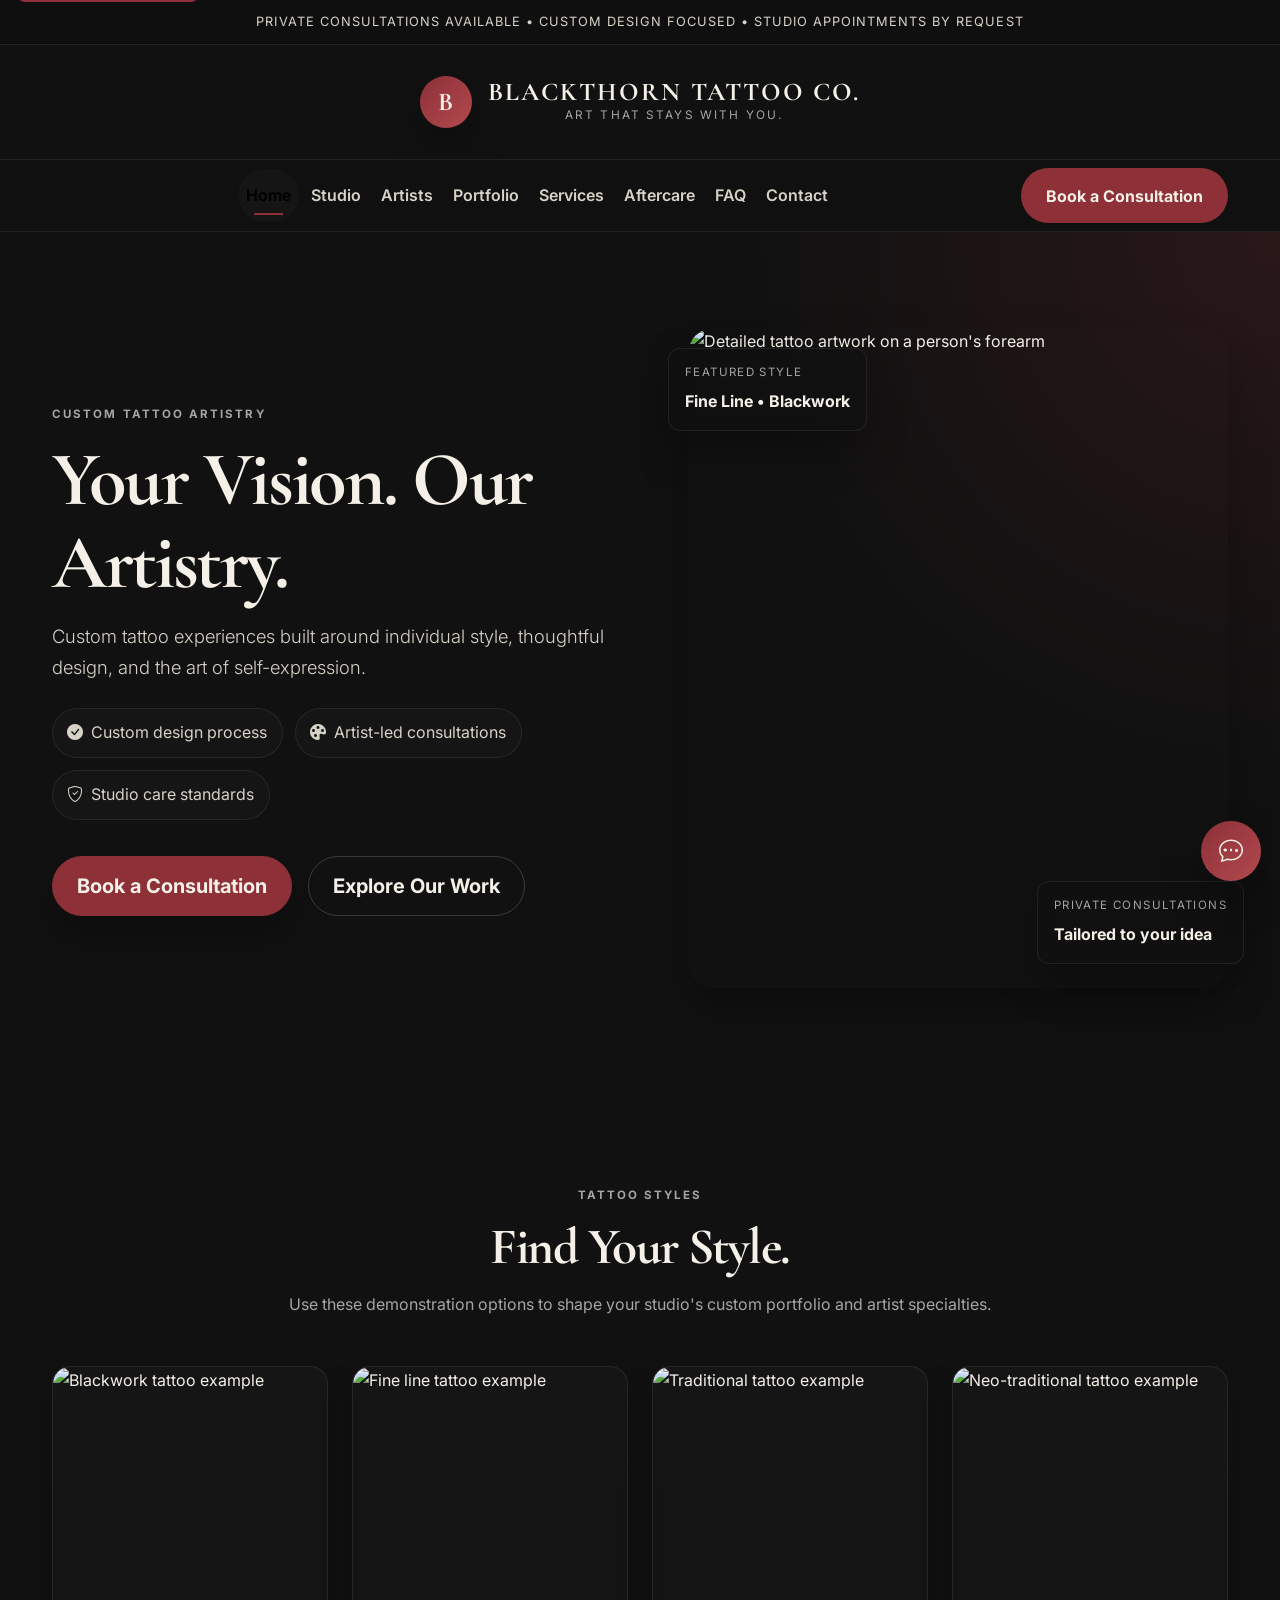
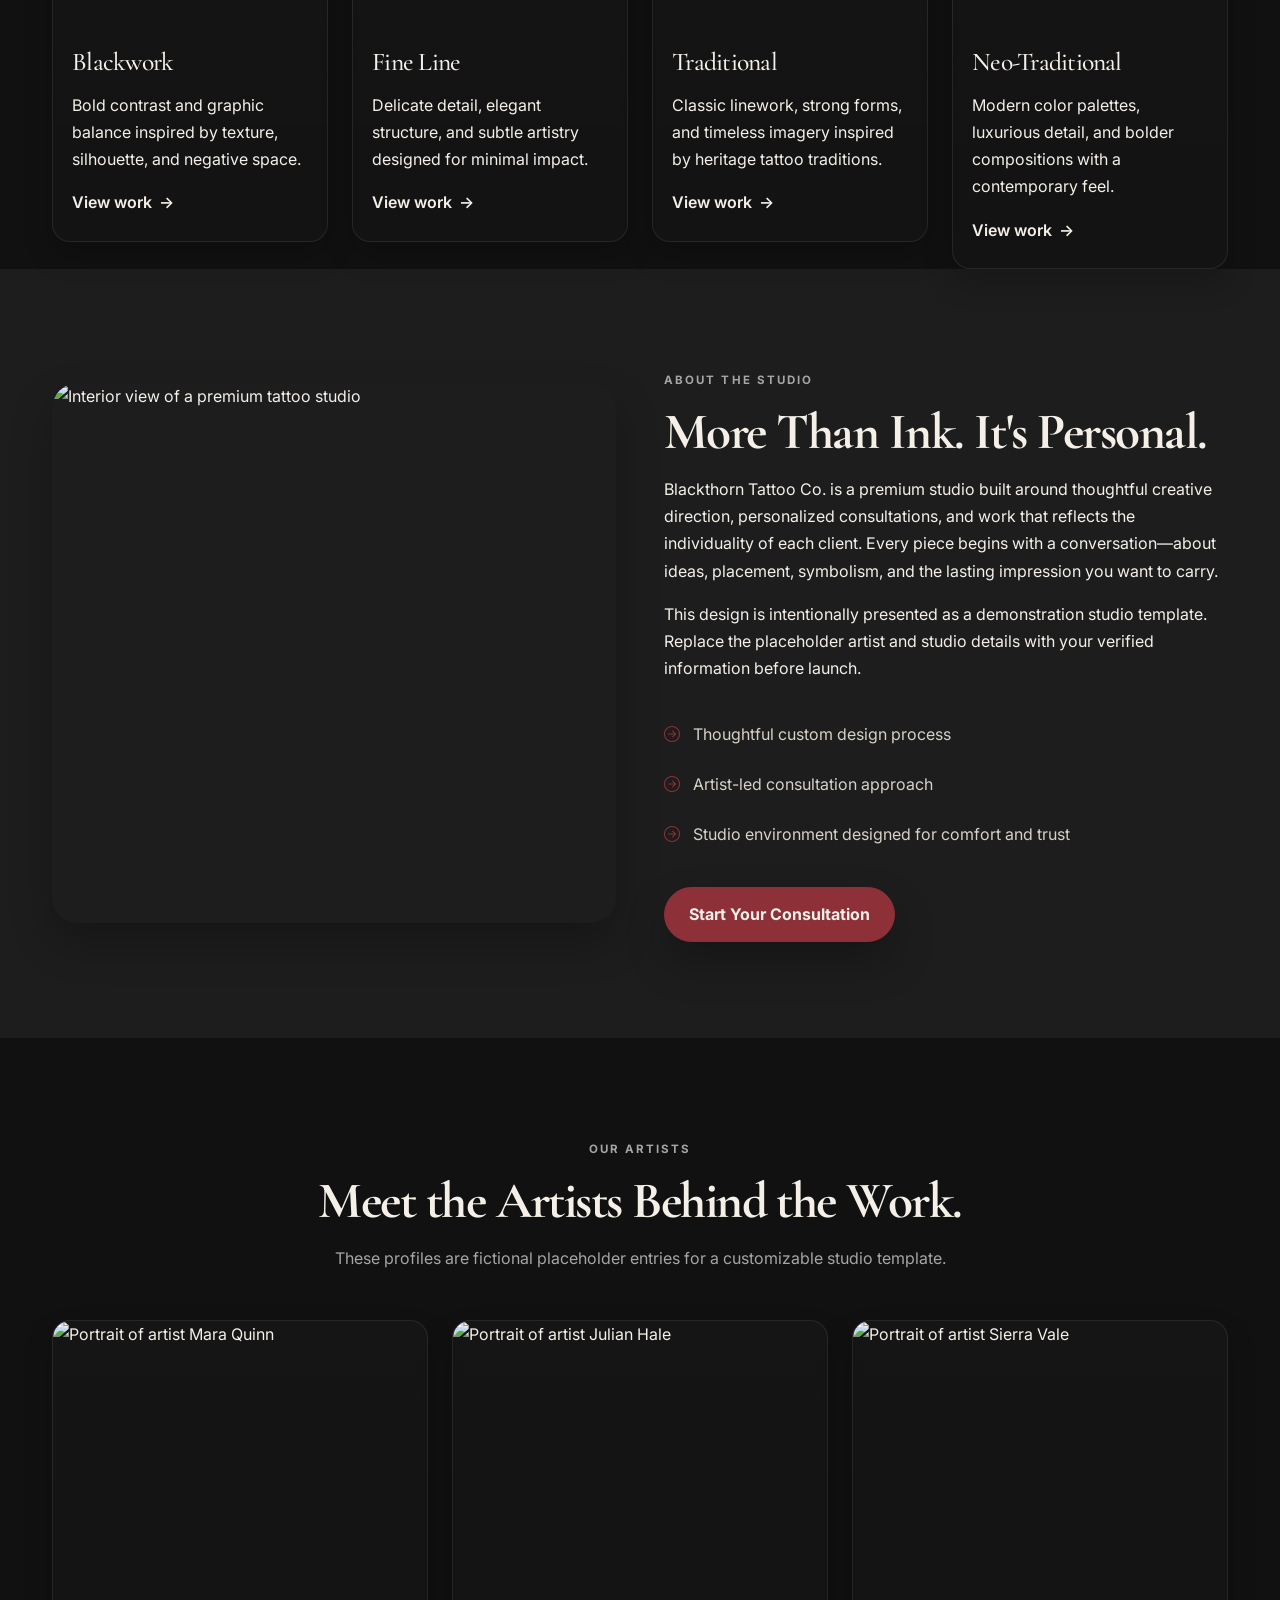
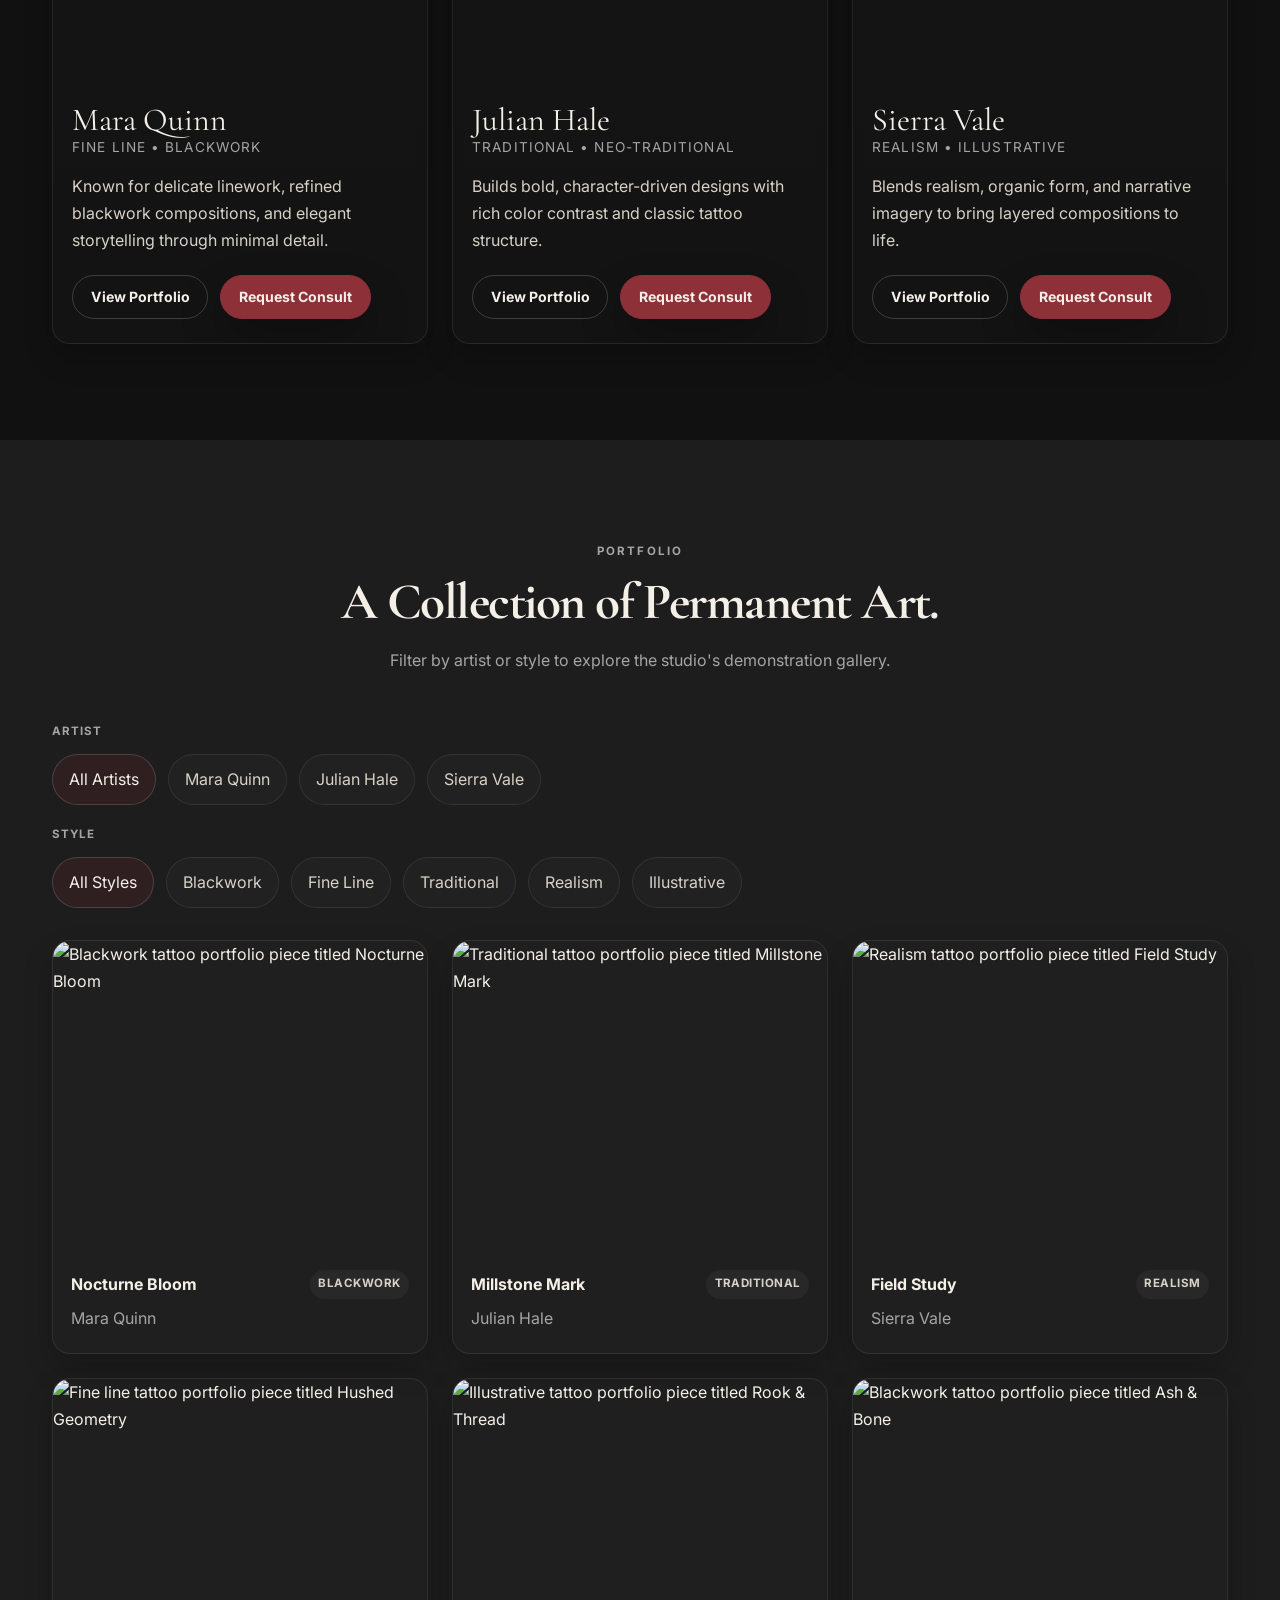
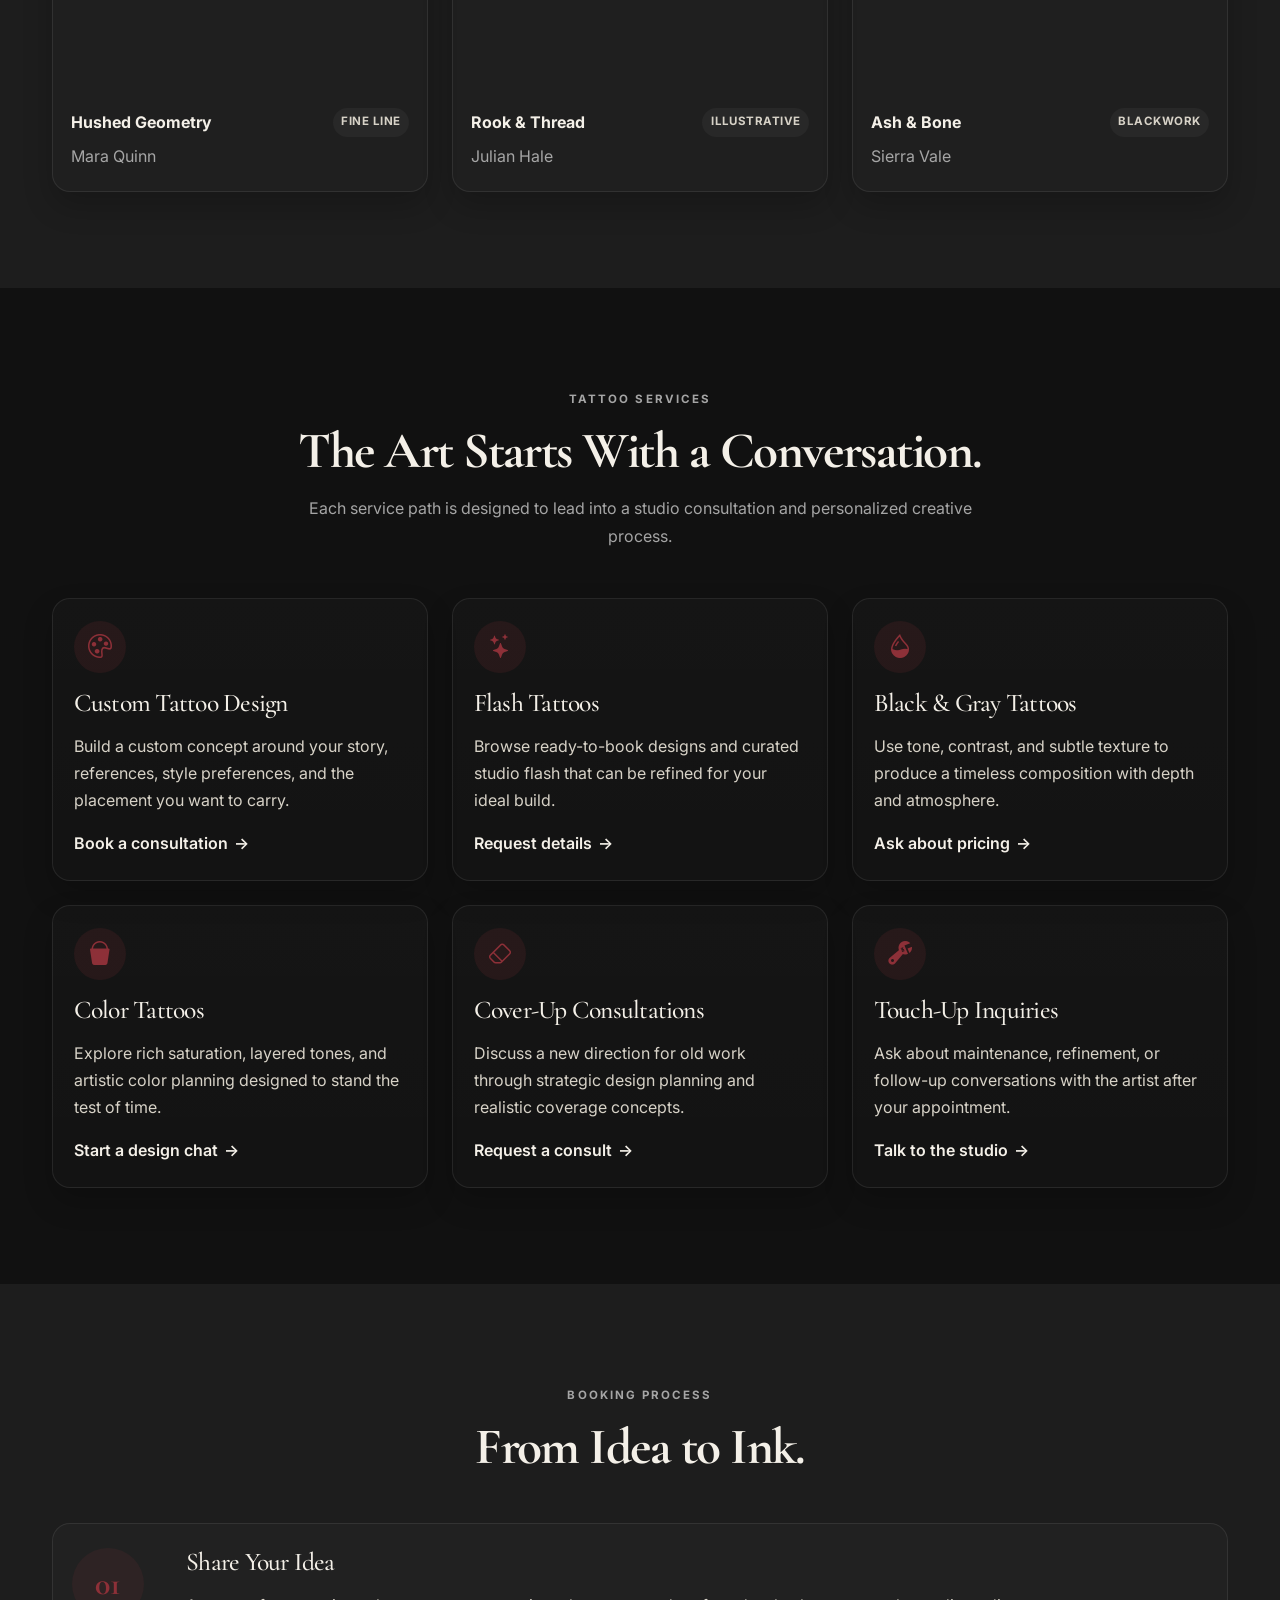
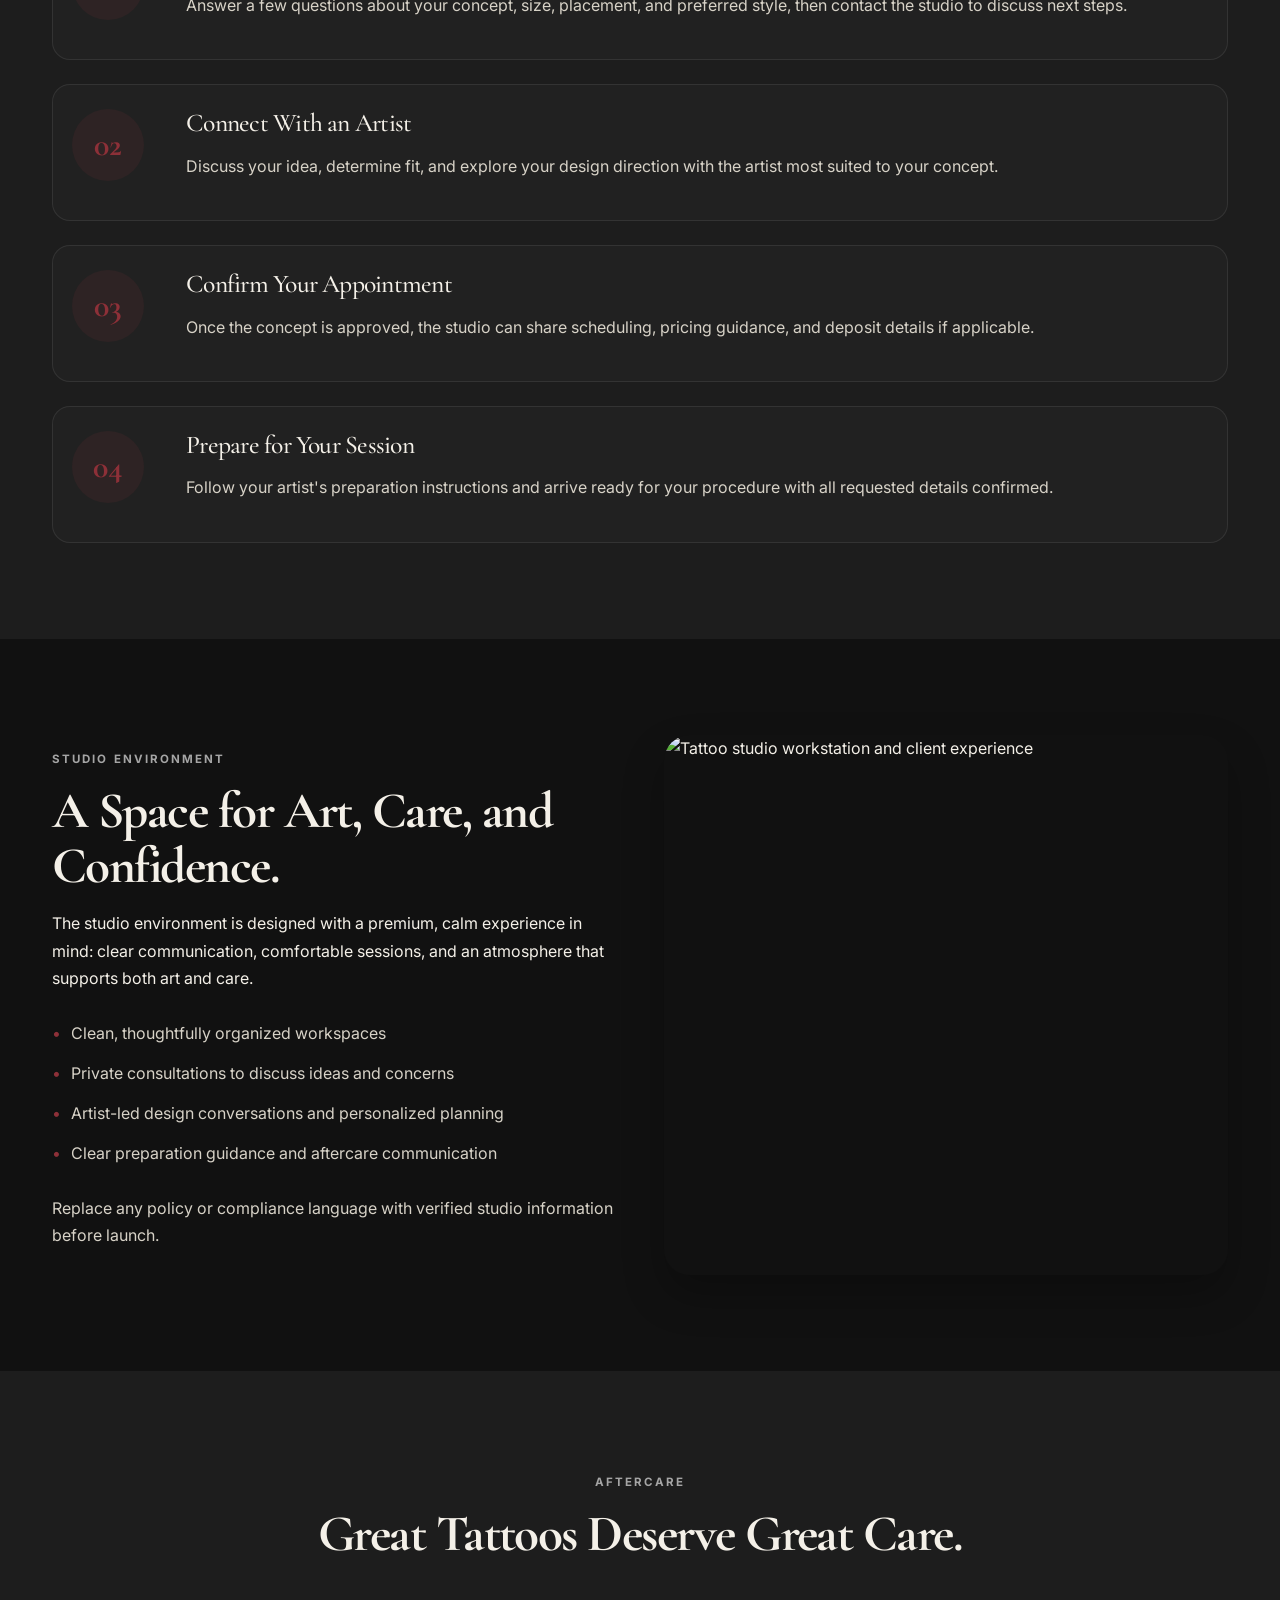
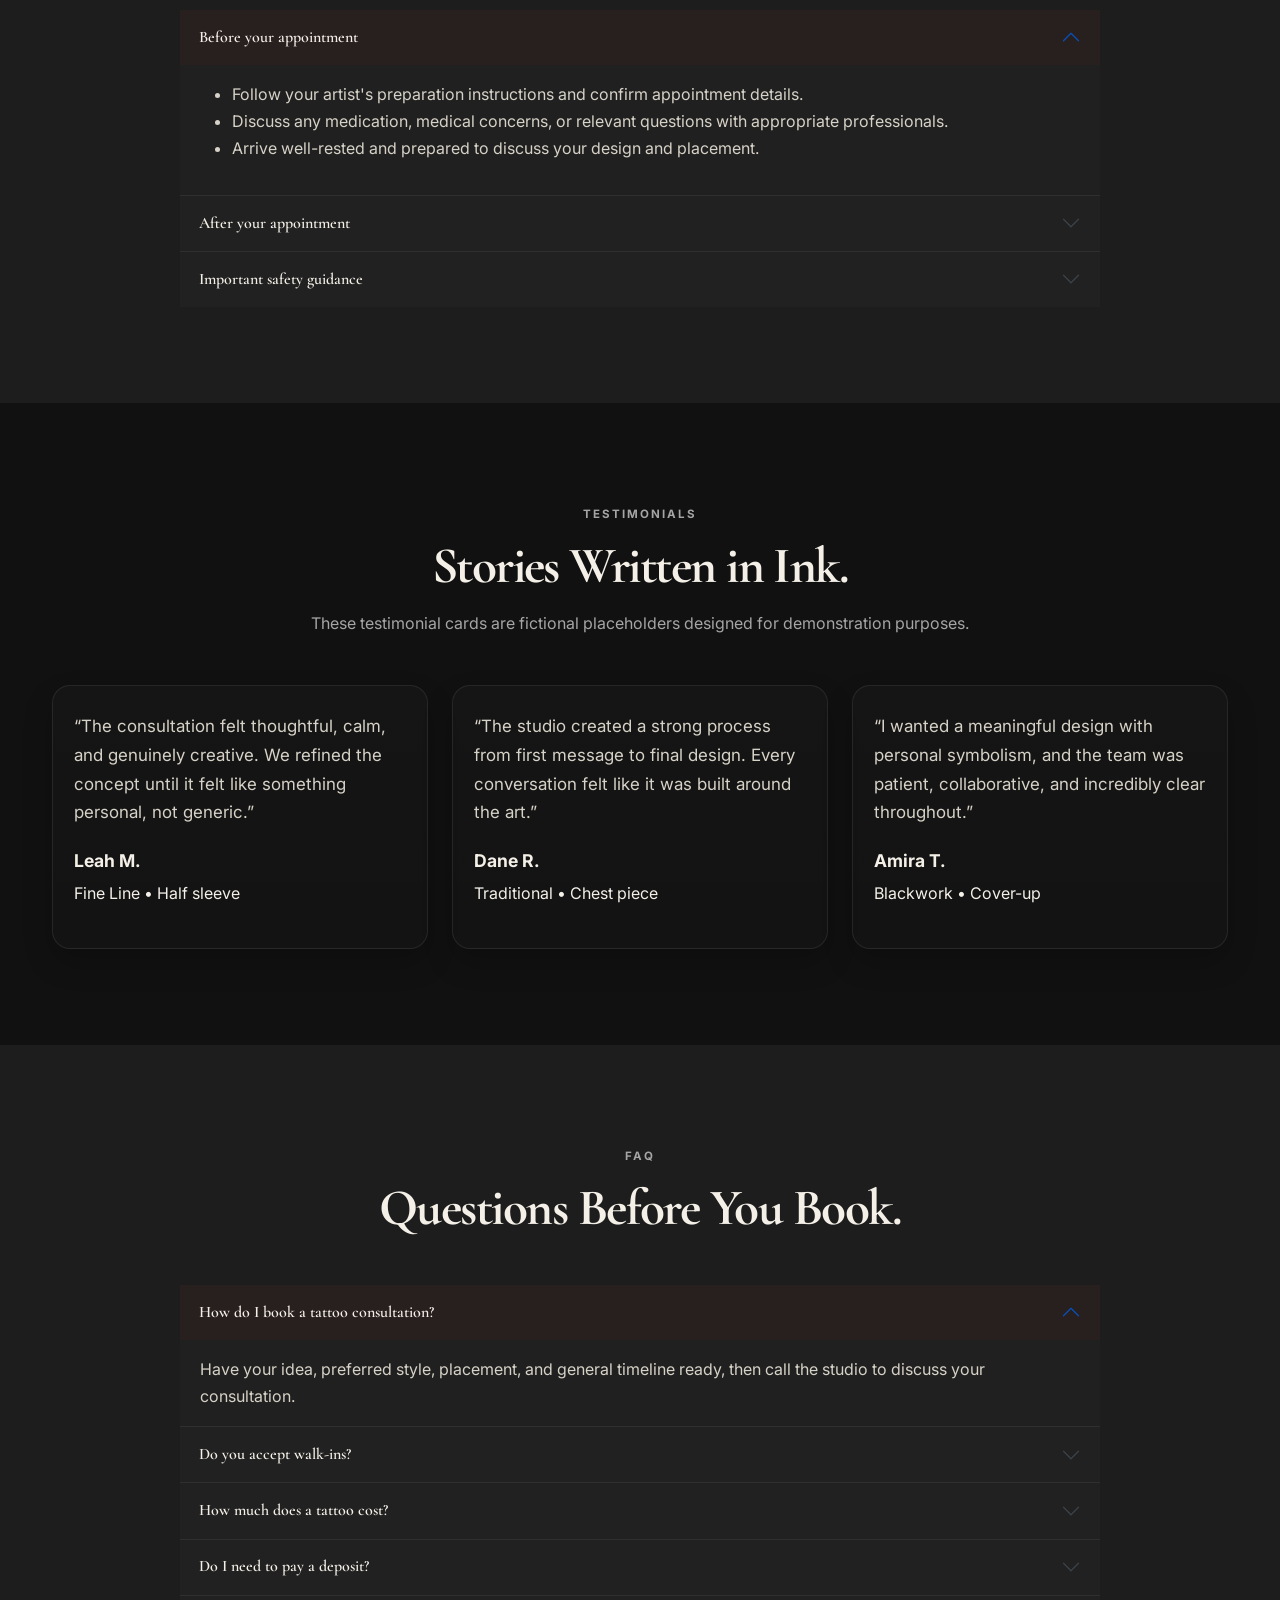
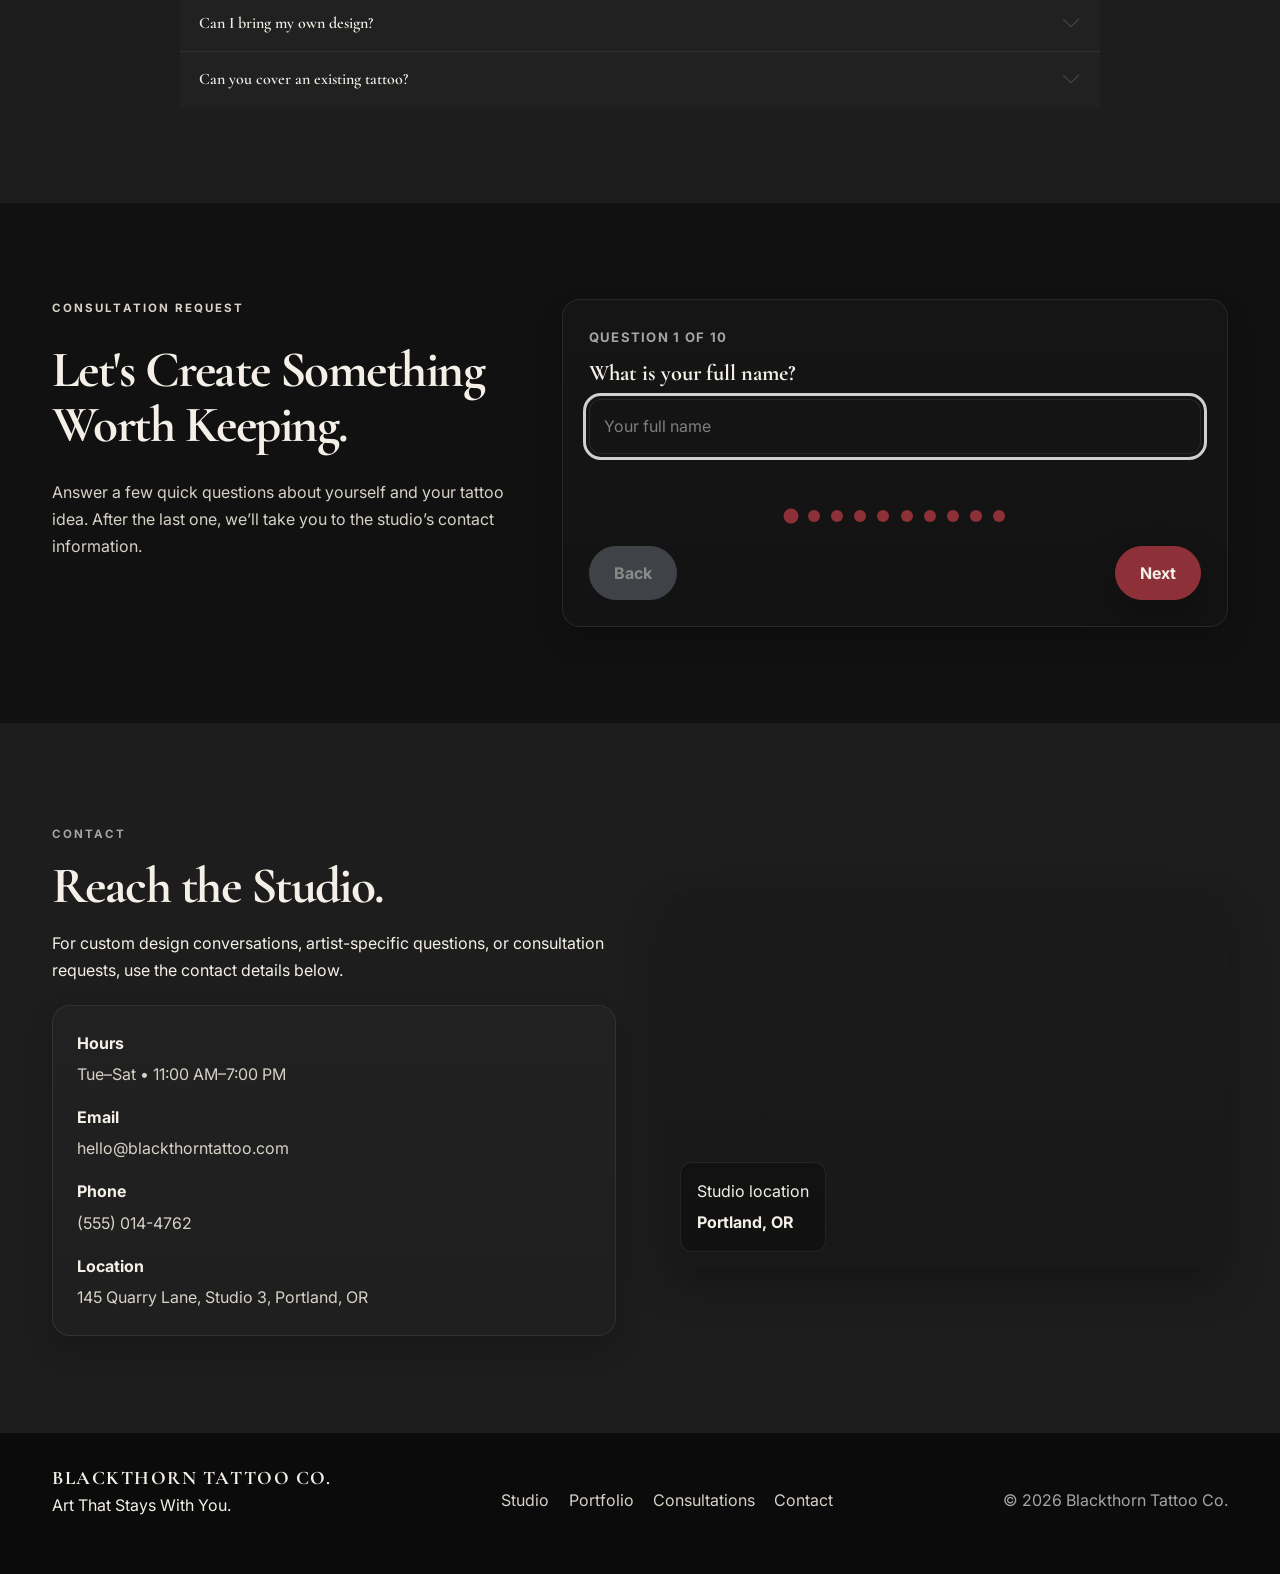
==== commit 1bd330bb: "tattoo revisions" ====
--- a/tattooTemplate/index.html
+++ b/tattooTemplate/index.html
@@ -480,7 +480,7 @@
               <span class="timeline-number">01</span>
               <div>
                 <h3>Share Your Idea</h3>
-                <p>Submit a consultation request with your concept, size, placement, and preferred style references.</p>
+                <p>Answer a few questions about your concept, size, placement, and preferred style, then contact the studio to discuss next steps.</p>
               </div>
             </div>
             <div class="timeline-item reveal">
@@ -646,7 +646,7 @@
                 <button class="accordion-button" type="button" data-bs-toggle="collapse" data-bs-target="#faq-1" aria-expanded="true">How do I book a tattoo consultation?</button>
               </h3>
               <div id="faq-1" class="accordion-collapse collapse show" data-bs-parent="#faqAccordion">
-                <div class="accordion-body">Use the consultation request form or contact the studio directly to share your idea, preferred style, placement, and general timeline.</div>
+                <div class="accordion-body">Have your idea, preferred style, placement, and general timeline ready, then call the studio to discuss your consultation.</div>
               </div>
             </div>
             <div class="accordion-item">
@@ -654,7 +654,7 @@
                 <button class="accordion-button collapsed" type="button" data-bs-toggle="collapse" data-bs-target="#faq-2" aria-expanded="false">Do you accept walk-ins?</button>
               </h3>
               <div id="faq-2" class="accordion-collapse collapse" data-bs-parent="#faqAccordion">
-                <div class="accordion-body">Walk-ins vary by studio schedule and artist availability. A consultation request is the best way to confirm current openings.</div>
+                <div class="accordion-body">Walk-ins vary by studio schedule and artist availability. Call the studio to confirm current openings.</div>
               </div>
             </div>
             <div class="accordion-item">
@@ -700,83 +700,24 @@
               <div class="booking-copy">
                 <p class="eyebrow">Consultation request</p>
                 <h2>Let's Create Something Worth Keeping.</h2>
-                <p>Share your idea and the studio will follow up with next steps, scheduling guidance, and consultation details.</p>
-                <div class="contact-list">
-                  <div><i class="bi bi-telephone"></i> <span>(555) 014-4762</span></div>
-                  <div><i class="bi bi-envelope"></i> <span>hello@blackthorntattoo.com</span></div>
-                  <div><i class="bi bi-geo-alt"></i> <span>145 Quarry Lane, Studio 3, Portland, OR</span></div>
-                </div>
+                <p>Answer a few quick questions about yourself and your tattoo idea. After the last one, we’ll take you to the studio’s contact information.</p>
               </div>
             </div>
 
             <div class="col-lg-7 reveal">
-              <form id="consultation-form" class="booking-form" novalidate>
-                <div class="row g-3">
-                  <div class="col-md-6">
-                    <label for="full-name">Full name</label>
-                    <input id="full-name" name="full-name" type="text" required />
-                  </div>
-                  <div class="col-md-6">
-                    <label for="email">Email address</label>
-                    <input id="email" name="email" type="email" required />
-                  </div>
-                  <div class="col-md-6">
-                    <label for="phone">Phone number</label>
-                    <input id="phone" name="phone" type="tel" required />
-                  </div>
-                  <div class="col-md-6">
-                    <label for="artist">Preferred artist</label>
-                    <select id="artist" name="artist">
-                      <option value="">Select an artist</option>
-                      <option>Mara Quinn</option>
-                      <option>Julian Hale</option>
-                      <option>Sierra Vale</option>
-                      <option>No preference</option>
-                    </select>
-                  </div>
-                  <div class="col-md-6">
-                    <label for="style">Tattoo style</label>
-                    <select id="style" name="style">
-                      <option value="">Select a style</option>
-                      <option>Blackwork</option>
-                      <option>Fine Line</option>
-                      <option>Traditional</option>
-                      <option>Neo-Traditional</option>
-                      <option>Black &amp; Gray Realism</option>
-                      <option>Illustrative</option>
-                      <option>Japanese</option>
-                      <option>Lettering</option>
-                    </select>
-                  </div>
-                  <div class="col-md-6">
-                    <label for="size">Approximate size</label>
-                    <input id="size" name="size" type="text" placeholder="Small, medium, sleeve, etc." />
-                  </div>
-                  <div class="col-12">
-                    <label for="description">Design description</label>
-                    <textarea id="description" name="description" rows="5" required></textarea>
-                  </div>
-                  <div class="col-md-6">
-                    <label for="placement">Body placement</label>
-                    <input id="placement" name="placement" type="text" placeholder="Forearm, shoulder, ribs, etc." />
-                  </div>
-                  <div class="col-md-6">
-                    <label for="contact-method">Preferred contact method</label>
-                    <select id="contact-method" name="contact-method">
-                      <option>Email</option>
-                      <option>Phone</option>
-                      <option>Text</option>
-                    </select>
-                  </div>
-                  <div class="col-12">
-                    <label for="notes">Additional notes</label>
-                    <textarea id="notes" name="notes" rows="4" placeholder="Share timelines, references, or anything the artist should know."></textarea>
-                  </div>
-                  <div class="col-12 form-actions">
-                    <button type="submit" class="btn btn-primary">Submit Request</button>
-                    <p id="form-status" class="form-status" aria-live="polite"></p>
-                  </div>
-                </div>
+              <form id="consultation-wizard" class="consultation-wizard" novalidate>
+                <div id="consultation-question" class="consultation-question" aria-live="polite">
+                  <p id="consultation-step-count" class="consultation-step-count"></p>
+                  <label id="consultation-question-label" for="consultation-answer"></label>
+                  <div id="consultation-answer-wrap"></div>
+                  <p id="consultation-error" class="consultation-error" role="alert"></p>
+                </div>
+                <ol id="consultation-progress" class="consultation-progress" aria-label="Consultation answers progress"></ol>
+                <div class="consultation-actions">
+                  <button id="consultation-back" type="button" class="btn btn-secondary">Back</button>
+                  <button id="consultation-next" type="submit" class="btn btn-primary">Next</button>
+                </div>
+                <p id="consultation-complete" class="consultation-complete" role="status" hidden>Thanks! Taking you to the studio's contact information…</p>
               </form>
             </div>
           </div>
@@ -793,7 +734,7 @@
               <div class="contact-grid">
                 <div><strong>Hours</strong><span>Tue–Sat • 11:00 AM–7:00 PM</span></div>
                 <div><strong>Email</strong><span>hello@blackthorntattoo.com</span></div>
-                <div><strong>Phone</strong><span>(555) 014-4762</span></div>
+                <div><strong>Phone</strong><a href="tel:+15550144762">(555) 014-4762</a></div>
                 <div><strong>Location</strong><span>145 Quarry Lane, Studio 3, Portland, OR</span></div>
               </div>
             </div>
--- a/tattooTemplate/css/styles.css
+++ b/tattooTemplate/css/styles.css
@@ -396,7 +396,7 @@
 .artist-card,
 .service-card,
 .testimonial-card,
-.booking-form,
+.consultation-wizard,
 .contact-grid {
   background: linear-gradient(180deg, rgba(255,255,255,0.02), rgba(255,255,255,0.01));
   border: 1px solid var(--color-border);
@@ -645,7 +645,6 @@
 .muted-copy,
 .accordion-body,
 .contact-grid,
-.contact-list,
 .booking-copy p {
   color: var(--color-text-soft);
 }
@@ -730,36 +729,32 @@
   gap: 0.6rem;
 }
 
-.contact-list {
-  display: grid;
-  gap: 0.8rem;
-  margin-top: 1rem;
-}
-
-.contact-list div {
-  display: flex;
-  align-items: center;
-  gap: 0.7rem;
-}
-
-.contact-list i {
-  color: var(--color-accent);
-}
-
-.booking-form {
+.consultation-wizard {
   padding: 1.6rem;
 }
 
-.booking-form label {
+.consultation-step-count {
+  margin: 0 0 0.75rem;
+  color: var(--color-text-muted);
+  font-size: 0.82rem;
+  font-weight: 700;
+  letter-spacing: 0.1em;
+  text-transform: uppercase;
+}
+
+.consultation-question label {
   display: block;
-  margin-bottom: 0.45rem;
-  font-weight: 600;
-  color: var(--color-text-soft);
-}
-
-.booking-form input,
-.booking-form select,
-.booking-form textarea {
+  margin-bottom: 0.75rem;
+  color: var(--color-text);
+  font-family: var(--font-heading);
+  font-size: 1.4rem;
+  font-weight: 700;
+  line-height: 1.2;
+}
+
+.consultation-question input,
+.consultation-question select,
+.consultation-question textarea {
   width: 100%;
   padding: 0.8rem 0.9rem;
   border: 1px solid var(--color-border);
@@ -768,21 +763,66 @@
   color: var(--color-text);
 }
 
-.booking-form input::placeholder,
-.booking-form textarea::placeholder {
-  color: rgba(255,255,255,0.35);
-}
-
-.form-actions {
-  display: flex;
-  flex-wrap: wrap;
-  align-items: center;
+.consultation-question input::placeholder,
+.consultation-question textarea::placeholder {
+  color: rgba(255,255,255,0.45);
+}
+
+.consultation-question select option {
+  color: var(--color-text);
+  background: var(--color-primary);
+}
+
+.consultation-error {
+  min-height: 1.5em;
+  margin: 0.5rem 0 0;
+  color: #f9c7c7;
+}
+
+.consultation-progress {
+  display: flex;
+  justify-content: center;
+  gap: 0.7rem;
+  margin: 1.5rem 0;
+  padding: 0;
+  list-style: none;
+}
+
+.consultation-progress li {
+  display: flex;
+}
+
+.consultation-progress-dot {
+  width: 0.75rem;
+  height: 0.75rem;
+  border-radius: 50%;
+  background: var(--color-accent);
+  transition: background var(--transition-fast), transform var(--transition-fast);
+}
+
+.consultation-progress li.is-answered .consultation-progress-dot {
+  background: #4eaa72;
+}
+
+.consultation-progress li.is-current .consultation-progress-dot {
+  transform: scale(1.25);
+}
+
+.consultation-actions {
+  display: flex;
+  justify-content: space-between;
   gap: 1rem;
 }
 
-.form-status {
-  margin: 0;
-  color: var(--color-text-soft);
+.consultation-actions .btn:disabled {
+  cursor: not-allowed;
+  opacity: 0.5;
+}
+
+.consultation-complete {
+  margin: 1rem 0 0;
+  color: #b7e4c7;
+  text-align: center;
 }
 
 .contact-grid {
@@ -941,7 +981,6 @@
   }
 
   .hero-actions,
-  .form-actions,
   .artist-actions,
   .footer-inner {
     flex-direction: column;
